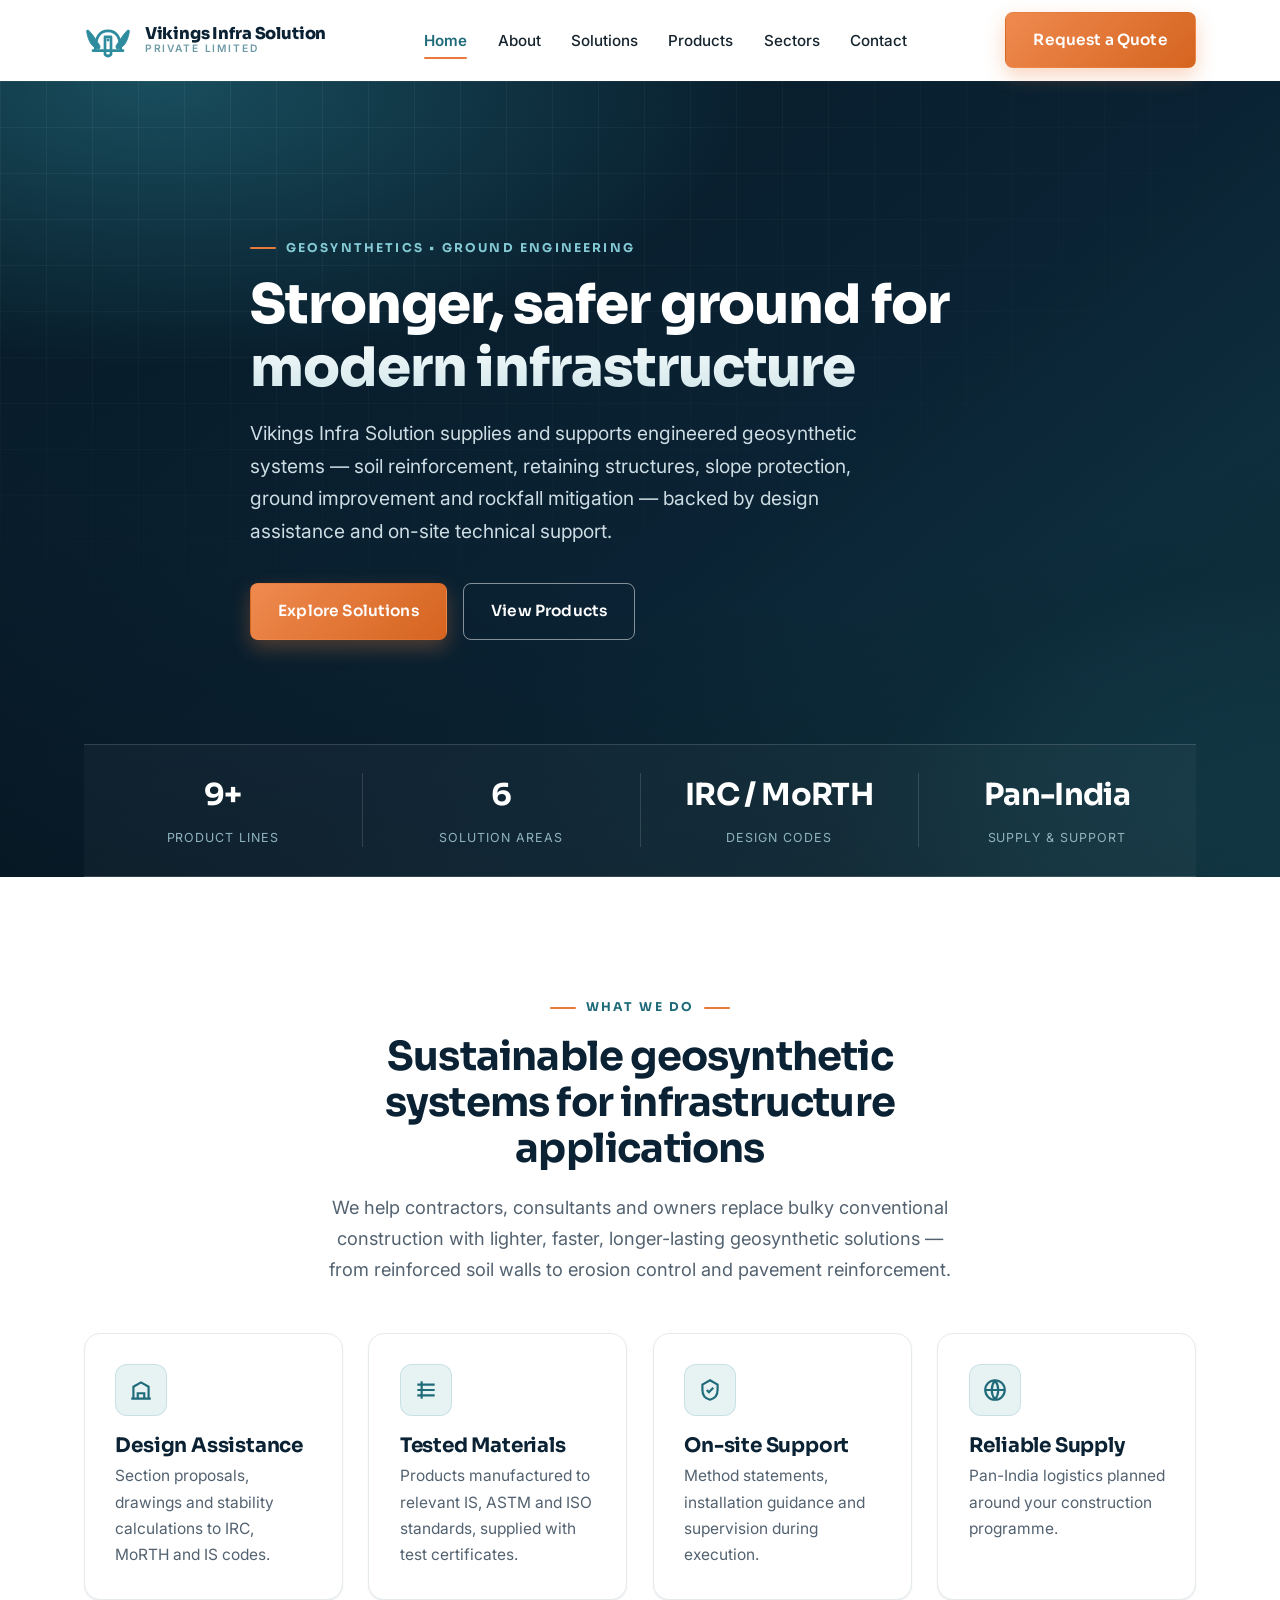
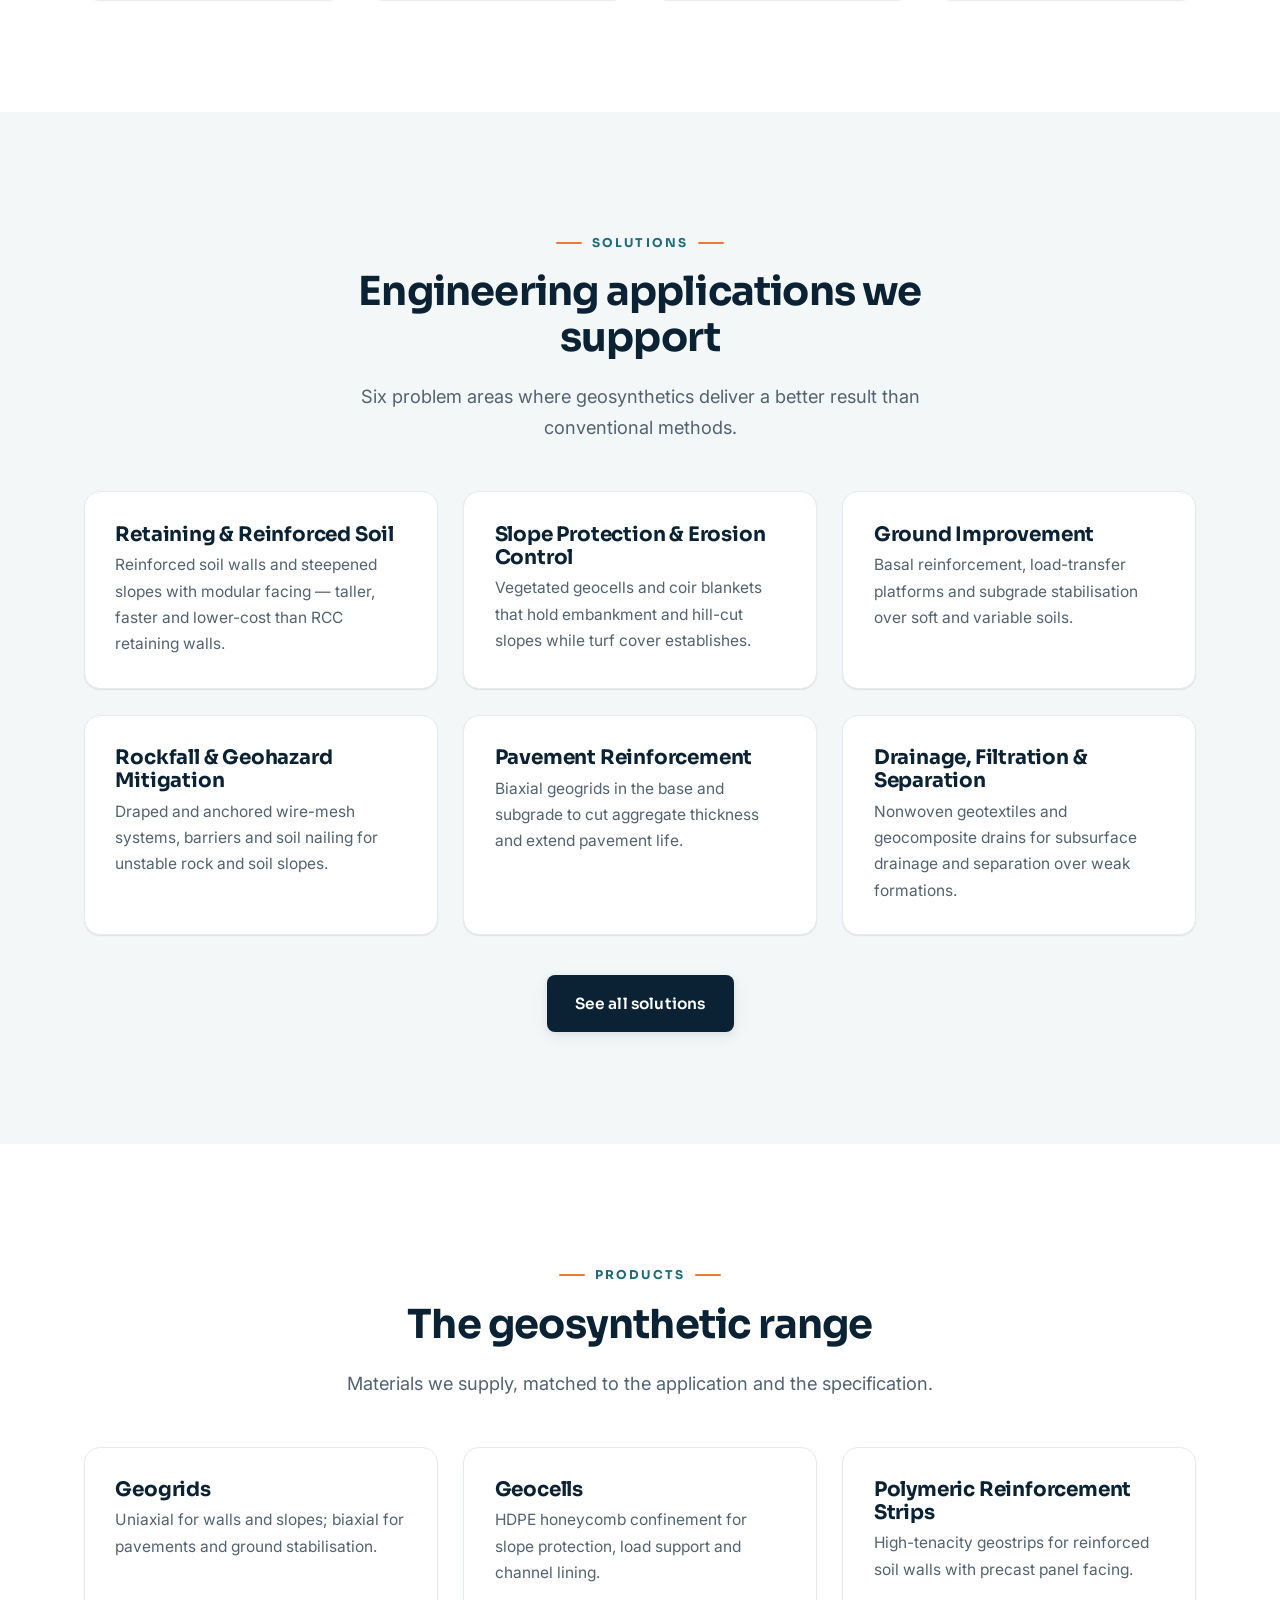
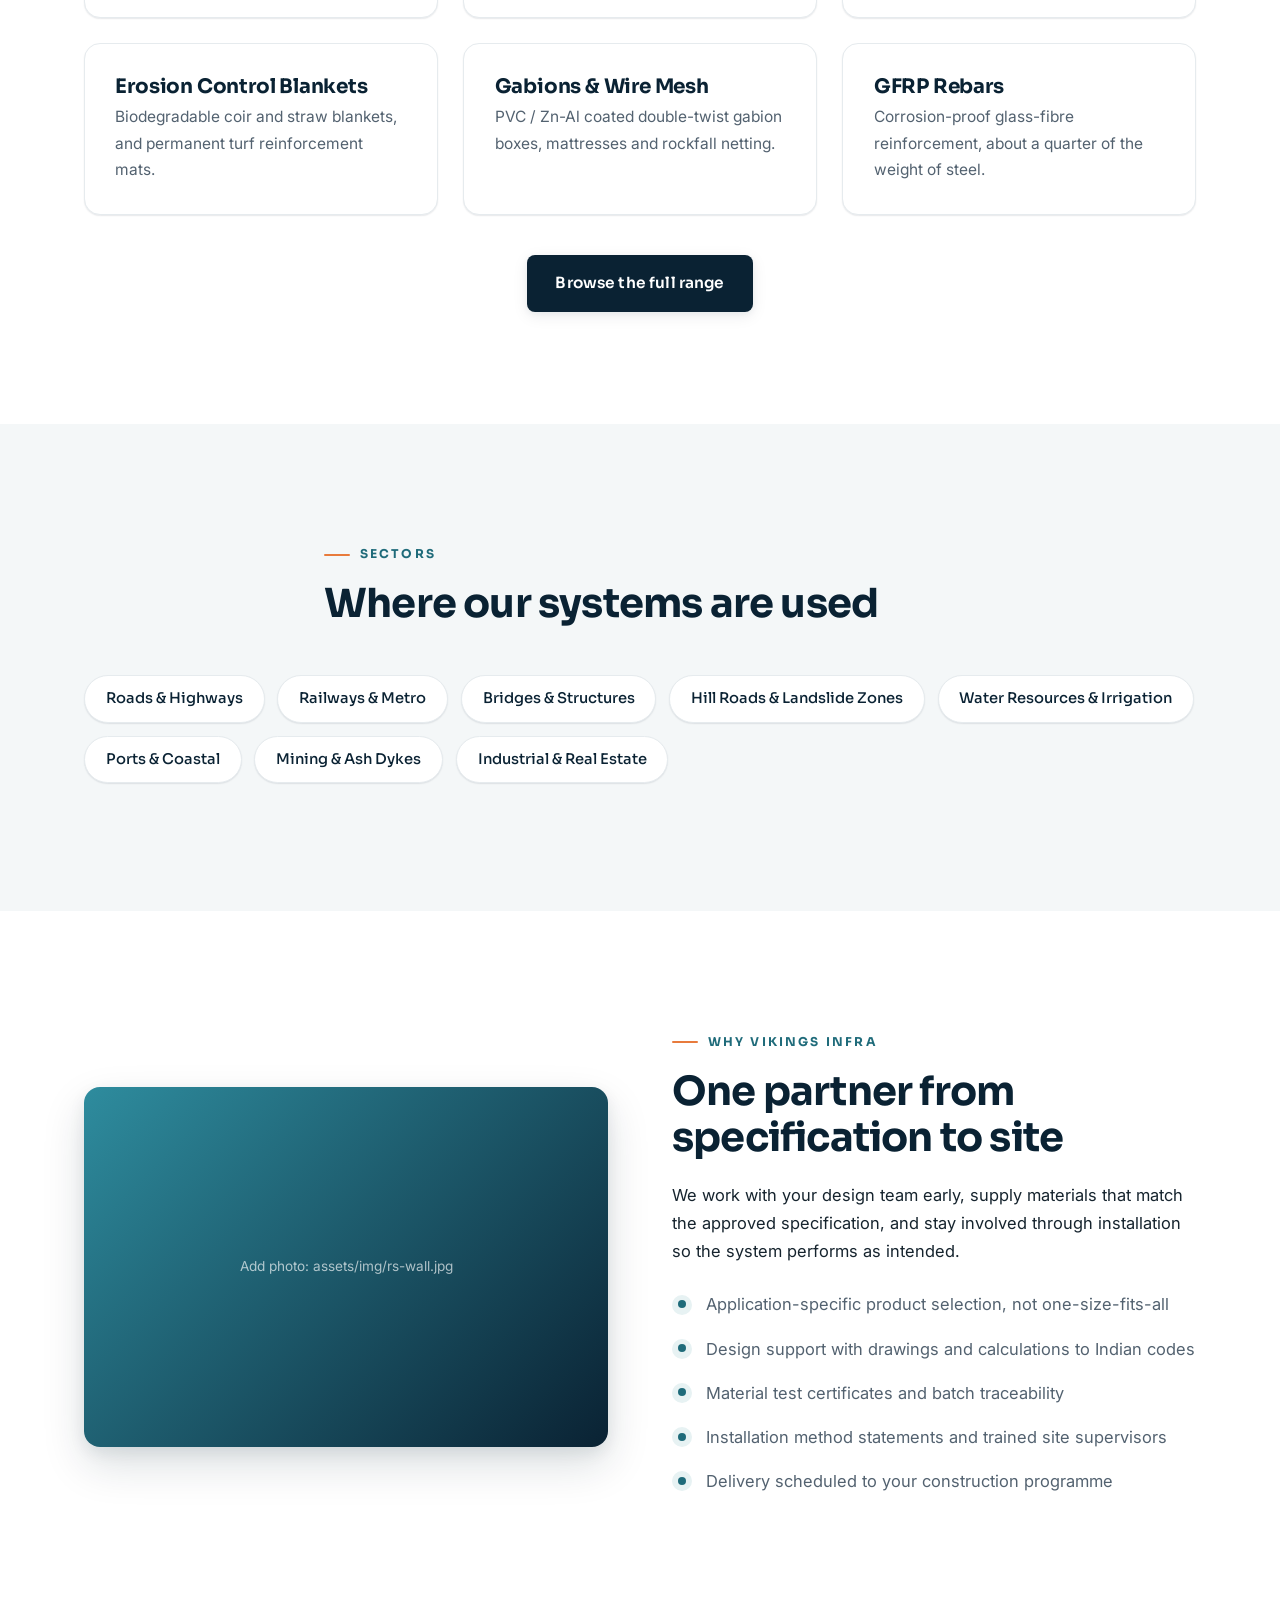
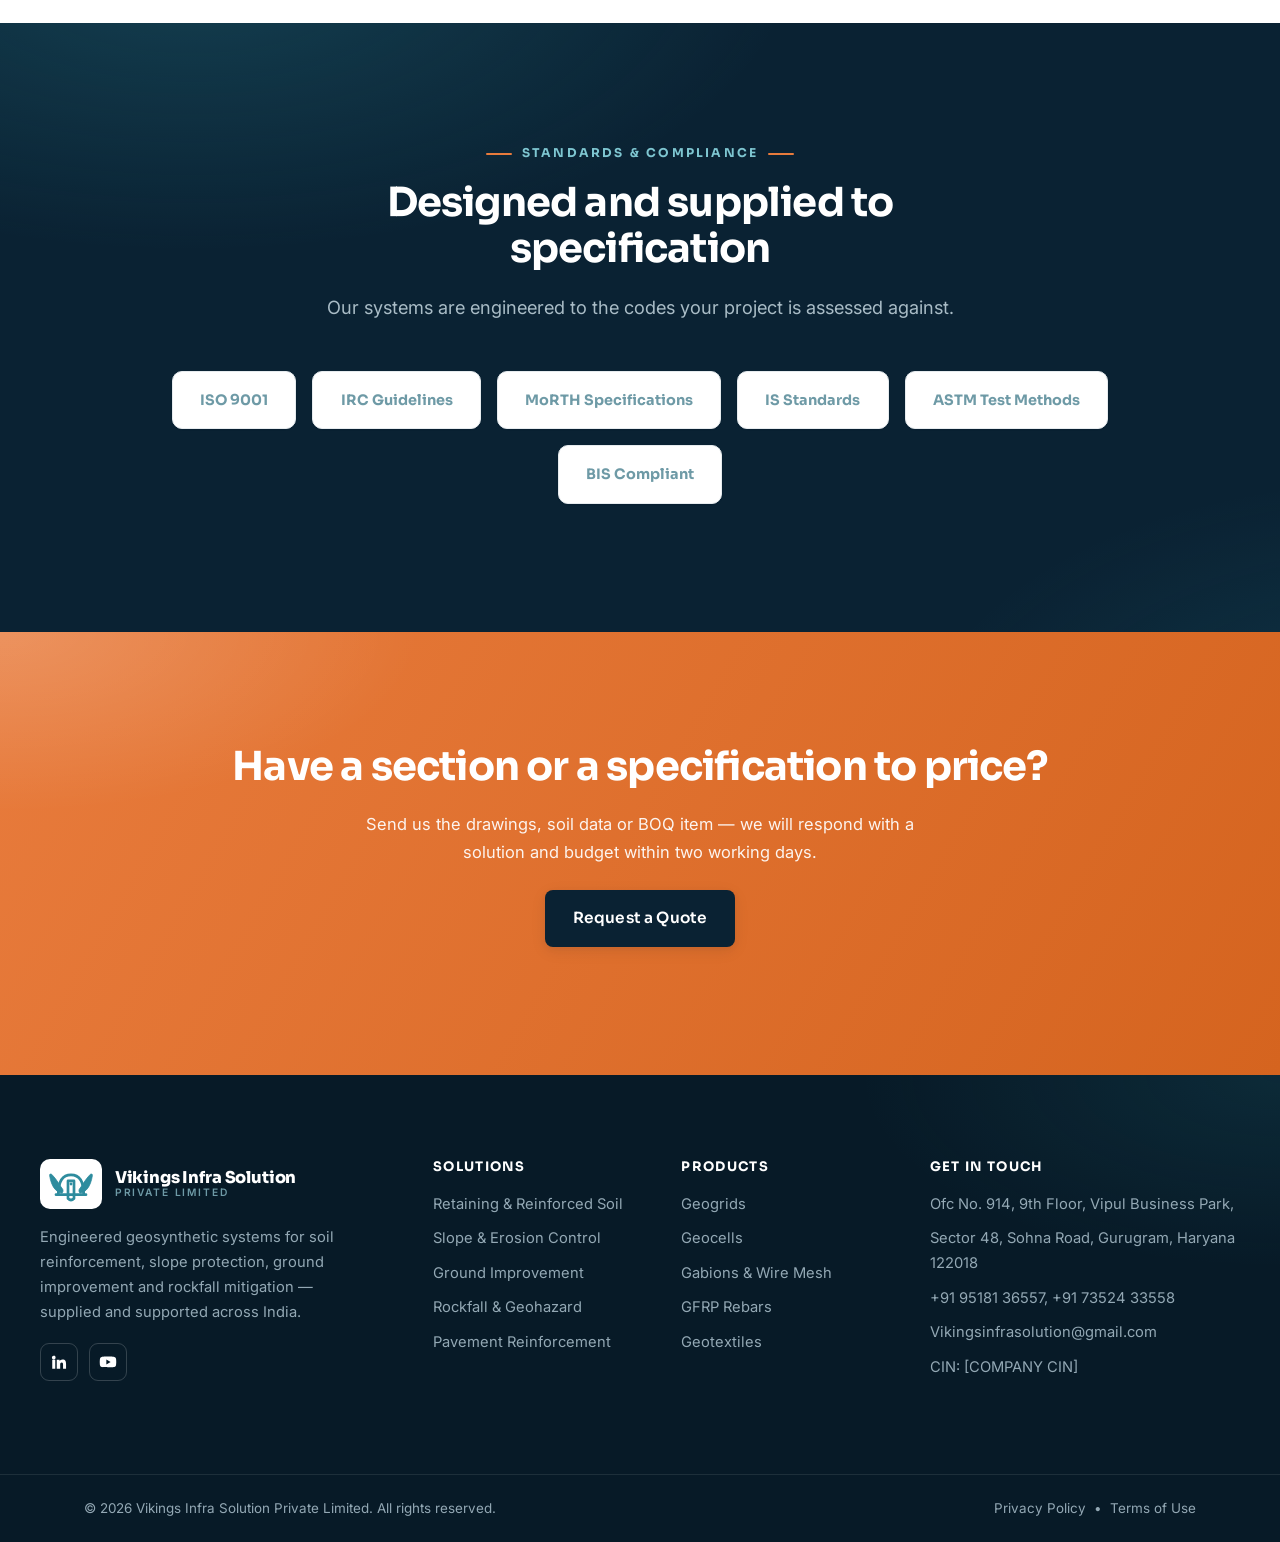
==== index.html @ b8f1aa76 "updated" ====
<!DOCTYPE html>
<html lang="en">
<head>
<meta charset="UTF-8">
<meta name="viewport" content="width=device-width, initial-scale=1">
<title>Vikings Infra Solution Pvt. Ltd. | Geosynthetic &amp; Ground Engineering Solutions</title>
<meta name="description" content="Vikings Infra Solution Private Limited supplies and supports engineered geosynthetic systems — soil reinforcement, retaining walls, slope protection, ground improvement and rockfall mitigation — for infrastructure projects across India.">
<link rel="icon" href="assets/img/logo.svg">
<link rel="stylesheet" href="assets/css/style.css">
</head>
<body>

<!-- ============ HEADER ============ -->
<header class="site-header">
  <div class="container nav">
    <a class="brand" href="index.html" aria-label="Vikings Infra Solution home">
      <img class="brand__logo" src="assets/img/logo.svg" alt="Vikings Infra Solution" width="48" height="40">
      <span class="brand__text">
        <span class="brand__name">Vikings Infra Solution</span>
        <span class="brand__tag">Private Limited</span>
      </span>
    </a>
    <button class="nav__toggle" aria-label="Menu" aria-expanded="false" aria-controls="primary-nav">
      <span></span><span></span><span></span>
    </button>
    <ul class="nav__links" id="primary-nav">
      <li><a href="index.html" aria-current="page">Home</a></li>
      <li><a href="about.html">About</a></li>
      <li><a href="solutions.html">Solutions</a></li>
      <li><a href="products.html">Products</a></li>
      <li><a href="sectors.html">Sectors</a></li>
      <li><a href="contact.html">Contact</a></li>
    </ul>
    <a class="btn btn--primary nav__cta" href="contact.html">Request a Quote</a>
  </div>
</header>

<!-- ============ HERO ============ -->
<section class="hero">
  <div class="container hero__inner">
    <span class="eyebrow">Geosynthetics &bull; Ground Engineering</span>
    <h1>Stronger, safer ground for modern infrastructure</h1>
    <p>Vikings Infra Solution supplies and supports engineered geosynthetic systems — soil reinforcement, retaining structures, slope protection, ground improvement and rockfall mitigation — backed by design assistance and on-site technical support.</p>
    <div class="hero__actions">
      <a class="btn btn--primary" href="solutions.html">Explore Solutions</a>
      <a class="btn btn--ghost" href="products.html">View Products</a>
    </div>
  </div>
  <div class="container">
    <div class="hero__stats">
      <div class="hero__stat"><b>9+</b><span>Product Lines</span></div>
      <div class="hero__stat"><b>6</b><span>Solution Areas</span></div>
      <div class="hero__stat"><b>IRC / MoRTH</b><span>Design Codes</span></div>
      <div class="hero__stat"><b>Pan-India</b><span>Supply &amp; Support</span></div>
    </div>
  </div>
</section>

<!-- ============ VALUE PROP ============ -->
<section class="section">
  <div class="container section-head center">
    <span class="eyebrow">What We Do</span>
    <h2>Sustainable geosynthetic systems for infrastructure applications</h2>
    <p class="lead">We help contractors, consultants and owners replace bulky conventional construction with lighter, faster, longer-lasting geosynthetic solutions — from reinforced soil walls to erosion control and pavement reinforcement.</p>
  </div>

  <div class="container grid grid--4">
    <div class="card">
      <div class="card__icon" aria-hidden="true">
        <svg viewBox="0 0 24 24" fill="none" stroke="currentColor" stroke-width="2"><path d="M3 20h18M5 20V9l7-4 7 4v11M9 20v-5h6v5"/></svg>
      </div>
      <h3>Design Assistance</h3>
      <p>Section proposals, drawings and stability calculations to IRC, MoRTH and IS codes.</p>
    </div>
    <div class="card">
      <div class="card__icon" aria-hidden="true">
        <svg viewBox="0 0 24 24" fill="none" stroke="currentColor" stroke-width="2"><path d="M4 7h16M4 12h16M4 17h16"/><path d="M8 4v16"/></svg>
      </div>
      <h3>Tested Materials</h3>
      <p>Products manufactured to relevant IS, ASTM and ISO standards, supplied with test certificates.</p>
    </div>
    <div class="card">
      <div class="card__icon" aria-hidden="true">
        <svg viewBox="0 0 24 24" fill="none" stroke="currentColor" stroke-width="2"><path d="M9 12l2 2 4-4"/><path d="M12 3l7 4v5c0 5-3 8-7 9-4-1-7-4-7-9V7z"/></svg>
      </div>
      <h3>On-site Support</h3>
      <p>Method statements, installation guidance and supervision during execution.</p>
    </div>
    <div class="card">
      <div class="card__icon" aria-hidden="true">
        <svg viewBox="0 0 24 24" fill="none" stroke="currentColor" stroke-width="2"><circle cx="12" cy="12" r="9"/><path d="M3 12h18M12 3a15 15 0 0 1 0 18M12 3a15 15 0 0 0 0 18"/></svg>
      </div>
      <h3>Reliable Supply</h3>
      <p>Pan-India logistics planned around your construction programme.</p>
    </div>
  </div>
</section>

<!-- ============ SOLUTIONS ============ -->
<section class="section section--alt">
  <div class="container section-head center">
    <span class="eyebrow">Solutions</span>
    <h2>Engineering applications we support</h2>
    <p class="lead">Six problem areas where geosynthetics deliver a better result than conventional methods.</p>
  </div>

  <div class="container grid grid--3">
    <article class="card card--service"><h3>Retaining &amp; Reinforced Soil</h3><p>Reinforced soil walls and steepened slopes with modular facing — taller, faster and lower-cost than RCC retaining walls.</p></article>
    <article class="card card--service"><h3>Slope Protection &amp; Erosion Control</h3><p>Vegetated geocells and coir blankets that hold embankment and hill-cut slopes while turf cover establishes.</p></article>
    <article class="card card--service"><h3>Ground Improvement</h3><p>Basal reinforcement, load-transfer platforms and subgrade stabilisation over soft and variable soils.</p></article>
    <article class="card card--service"><h3>Rockfall &amp; Geohazard Mitigation</h3><p>Draped and anchored wire-mesh systems, barriers and soil nailing for unstable rock and soil slopes.</p></article>
    <article class="card card--service"><h3>Pavement Reinforcement</h3><p>Biaxial geogrids in the base and subgrade to cut aggregate thickness and extend pavement life.</p></article>
    <article class="card card--service"><h3>Drainage, Filtration &amp; Separation</h3><p>Nonwoven geotextiles and geocomposite drains for subsurface drainage and separation over weak formations.</p></article>
  </div>

  <div class="container text-center" style="margin-top:2.5rem;">
    <a class="btn btn--dark" href="solutions.html">See all solutions</a>
  </div>
</section>

<!-- ============ PRODUCTS ============ -->
<section class="section">
  <div class="container section-head center">
    <span class="eyebrow">Products</span>
    <h2>The geosynthetic range</h2>
    <p class="lead">Materials we supply, matched to the application and the specification.</p>
  </div>

  <div class="container grid grid--3">
    <article class="card"><h3>Geogrids</h3><p>Uniaxial for walls and slopes; biaxial for pavements and ground stabilisation.</p></article>
    <article class="card"><h3>Geocells</h3><p>HDPE honeycomb confinement for slope protection, load support and channel lining.</p></article>
    <article class="card"><h3>Polymeric Reinforcement Strips</h3><p>High-tenacity geostrips for reinforced soil walls with precast panel facing.</p></article>
    <article class="card"><h3>Erosion Control Blankets</h3><p>Biodegradable coir and straw blankets, and permanent turf reinforcement mats.</p></article>
    <article class="card"><h3>Gabions &amp; Wire Mesh</h3><p>PVC / Zn-Al coated double-twist gabion boxes, mattresses and rockfall netting.</p></article>
    <article class="card"><h3>GFRP Rebars</h3><p>Corrosion-proof glass-fibre reinforcement, about a quarter of the weight of steel.</p></article>
  </div>

  <div class="container text-center" style="margin-top:2.5rem;">
    <a class="btn btn--dark" href="products.html">Browse the full range</a>
  </div>
</section>

<!-- ============ SECTORS ============ -->
<section class="section section--alt">
  <div class="container section-head">
    <span class="eyebrow">Sectors</span>
    <h2>Where our systems are used</h2>
  </div>
  <div class="container">
    <ul class="sectors">
      <li>Roads &amp; Highways</li>
      <li>Railways &amp; Metro</li>
      <li>Bridges &amp; Structures</li>
      <li>Hill Roads &amp; Landslide Zones</li>
      <li>Water Resources &amp; Irrigation</li>
      <li>Ports &amp; Coastal</li>
      <li>Mining &amp; Ash Dykes</li>
      <li>Industrial &amp; Real Estate</li>
    </ul>
  </div>
</section>

<!-- ============ CAPABILITIES (split) ============ -->
<section class="section">
  <div class="container split">
    <div class="split__media">
      <img src="assets/img/rs-wall.jpg" alt="" onerror="this.style.display='none';this.parentNode.textContent='Add photo: assets/img/rs-wall.jpg';">
    </div>
    <div>
      <span class="eyebrow">Why Vikings Infra</span>
      <h2>One partner from specification to site</h2>
      <p>We work with your design team early, supply materials that match the approved specification, and stay involved through installation so the system performs as intended.</p>
      <ul class="checklist">
        <li>Application-specific product selection, not one-size-fits-all</li>
        <li>Design support with drawings and calculations to Indian codes</li>
        <li>Material test certificates and batch traceability</li>
        <li>Installation method statements and trained site supervisors</li>
        <li>Delivery scheduled to your construction programme</li>
      </ul>
    </div>
  </div>
</section>

<!-- ============ STANDARDS ============ -->
<section class="section section--dark">
  <div class="container section-head center">
    <span class="eyebrow">Standards &amp; Compliance</span>
    <h2>Designed and supplied to specification</h2>
    <p class="lead" style="color:#a9bcc6;">Our systems are engineered to the codes your project is assessed against.</p>
  </div>
  <div class="container">
    <ul class="logos">
      <li>ISO 9001</li>
      <li>IRC Guidelines</li>
      <li>MoRTH Specifications</li>
      <li>IS Standards</li>
      <li>ASTM Test Methods</li>
      <li>BIS Compliant</li>
    </ul>
  </div>
</section>

<!-- ============ CTA ============ -->
<section class="section cta-band">
  <div class="container">
    <h2>Have a section or a specification to price?</h2>
    <p>Send us the drawings, soil data or BOQ item — we will respond with a solution and budget within two working days.</p>
    <p style="margin-top:1.5rem;"><a class="btn btn--dark" href="contact.html">Request a Quote</a></p>
  </div>
</section>

<!-- ============ FOOTER ============ -->
<footer class="site-footer">
  <div class="container footer-top">
    <div class="footer-grid">
      <div class="footer-brand">
        <a class="brand" href="index.html">
          <img class="brand__logo" src="assets/img/logo.svg" alt="Vikings Infra Solution" width="48" height="40">
          <span class="brand__text">
            <span class="brand__name">Vikings Infra Solution</span>
            <span class="brand__tag">Private Limited</span>
          </span>
        </a>
        <p>Engineered geosynthetic systems for soil reinforcement, slope protection, ground improvement and rockfall mitigation — supplied and supported across India.</p>
        <div class="social">
          <a href="#" aria-label="LinkedIn"><svg viewBox="0 0 24 24"><path d="M4.98 3.5A2.5 2.5 0 1 1 5 8.5a2.5 2.5 0 0 1 0-5zM3 9h4v12H3zM9 9h3.8v1.7h.05c.53-1 1.83-2.05 3.77-2.05 4.03 0 4.78 2.65 4.78 6.1V21h-4v-5.3c0-1.27-.02-2.9-1.77-2.9-1.77 0-2.04 1.38-2.04 2.8V21H9z"/></svg></a>
          <a href="#" aria-label="YouTube"><svg viewBox="0 0 24 24"><path d="M23 12s0-3.2-.4-4.7a3 3 0 0 0-2.1-2.1C18.9 4.8 12 4.8 12 4.8s-6.9 0-8.5.4A3 3 0 0 0 1.4 7.3C1 8.8 1 12 1 12s0 3.2.4 4.7a3 3 0 0 0 2.1 2.1c1.6.4 8.5.4 8.5.4s6.9 0 8.5-.4a3 3 0 0 0 2.1-2.1C23 15.2 23 12 23 12zM9.8 15.3V8.7l5.7 3.3z"/></svg></a>
        </div>
      </div>
      <div>
        <h4>Solutions</h4>
        <ul>
          <li><a href="solutions.html#retaining">Retaining &amp; Reinforced Soil</a></li>
          <li><a href="solutions.html#slope">Slope &amp; Erosion Control</a></li>
          <li><a href="solutions.html#ground">Ground Improvement</a></li>
          <li><a href="solutions.html#geohazard">Rockfall &amp; Geohazard</a></li>
          <li><a href="solutions.html#pavement">Pavement Reinforcement</a></li>
        </ul>
      </div>
      <div>
        <h4>Products</h4>
        <ul>
          <li><a href="products.html#geogrid">Geogrids</a></li>
          <li><a href="products.html#geocell">Geocells</a></li>
          <li><a href="products.html#gabion">Gabions &amp; Wire Mesh</a></li>
          <li><a href="products.html#gfrp">GFRP Rebars</a></li>
          <li><a href="products.html#geotextile">Geotextiles</a></li>
        </ul>
      </div>
      <div>
        <h4>Get in Touch</h4>
        <ul>
          <li>Ofc No. 914, 9th Floor, Vipul Business Park,</li>
          <li>Sector 48, Sohna Road, Gurugram, Haryana 122018</li>
          <li><a href="tel:+919518136557">+91 95181 36557</a>, <a href="tel:+917352433558">+91 73524 33558</a></li>
          <li><a href="mailto:Vikingsinfrasolution@gmail.com">Vikingsinfrasolution@gmail.com</a></li>
          <li>CIN: [COMPANY CIN]</li>
        </ul>
      </div>
    </div>
  </div>
  <div class="footer-bottom">
    <div class="container" style="display:flex;flex-wrap:wrap;gap:1rem;justify-content:space-between;width:100%;">
      <span>&copy; <span data-year>2026</span> Vikings Infra Solution Private Limited. All rights reserved.</span>
      <span><a href="#">Privacy Policy</a> &nbsp;&bull;&nbsp; <a href="#">Terms of Use</a></span>
    </div>
  </div>
</footer>

<script src="assets/js/main.js"></script>
</body>
</html>
---- assets/css/style.css ----
/* ==========================================================================
   Vikings Infra Solution Pvt. Ltd. — site styles
   Brand colours live in :root below. Everything else cascades from here.
   ========================================================================== */

@import url('https://fonts.googleapis.com/css2?family=Inter:wght@400;500;600;700&family=Sora:wght@500;600;700;800&display=swap');

:root {
  /* ---- Brand palette (SWAP THESE for your brand colours) ---- */
  --brand-navy:      #0A2233;   /* primary dark   */
  --brand-navy-deep: #071a27;   /* deepest shade  */
  --brand-blue:      #2E8C9E;   /* primary teal — matches the logo */
  --brand-blue-dark: #1F6B7A;   /* teal, pressed  */
  --brand-blue-soft: #E7F2F3;   /* teal tint bg   */
  --brand-steel:     #6E9AA6;   /* muted accent   */
  --brand-accent:      #E87B3C; /* call-to-action highlight */
  --brand-accent-dark: #d5641f;

  /* ---- Neutrals ---- */
  --ink:      #16242e;
  --ink-soft: #536270;
  --line:     #e6ebee;
  --line-soft:#eef2f4;
  --bg:       #ffffff;
  --bg-alt:   #f4f7f8;
  --bg-dark:  #0A2233;

  /* ---- Type ---- */
  --font-sans: "Inter", "Segoe UI", Roboto, "Helvetica Neue", Arial, system-ui, sans-serif;
  --font-head: "Sora", "Inter", "Segoe UI", Roboto, Arial, sans-serif;

  /* ---- Layout ---- */
  --maxw: 1200px;
  --gutter: clamp(18px, 4vw, 44px);
  --radius: 10px;
  --radius-lg: 16px;

  /* ---- Elevation (layered, navy-tinted) ---- */
  --shadow-sm: 0 1px 2px rgba(10,34,51,.06), 0 1px 1px rgba(10,34,51,.04);
  --shadow:    0 4px 16px rgba(10,34,51,.08), 0 2px 6px rgba(10,34,51,.05);
  --shadow-lg: 0 18px 44px rgba(10,34,51,.14), 0 6px 16px rgba(10,34,51,.08);
  --shadow-xl: 0 32px 70px rgba(10,34,51,.18);

  --transition: .22s cubic-bezier(.4, 0, .2, 1);
}

/* ---------- Reset-ish ---------- */
*, *::before, *::after { box-sizing: border-box; }
html { scroll-behavior: smooth; -webkit-text-size-adjust: 100%; }
body {
  margin: 0;
  font-family: var(--font-sans);
  color: var(--ink);
  background: var(--bg);
  line-height: 1.7;
  font-size: 16.5px;
  -webkit-font-smoothing: antialiased;
  -moz-osx-font-smoothing: grayscale;
  text-rendering: optimizeLegibility;
}
img { max-width: 100%; display: block; }
a { color: var(--brand-blue-dark); text-decoration: none; transition: color var(--transition); }
a:hover { color: var(--brand-accent); }
h1, h2, h3, h4 {
  font-family: var(--font-head);
  line-height: 1.15;
  color: var(--brand-navy);
  margin: 0 0 .5em;
  font-weight: 700;
  letter-spacing: -0.02em;
}
h1 { font-size: clamp(2.2rem, 5vw, 3.4rem); font-weight: 800; }
h2 { font-size: clamp(1.7rem, 3.4vw, 2.5rem); }
h3 { font-size: 1.25rem; letter-spacing: -0.01em; }
p { margin: 0 0 1rem; }
ul { margin: 0 0 1rem; padding-left: 1.2rem; }
::selection { background: var(--brand-blue); color: #fff; }

/* ---------- Utilities ---------- */
.container { max-width: var(--maxw); margin-inline: auto; padding-inline: var(--gutter); }
.section { padding: clamp(56px, 9vw, 112px) 0; }
.section--alt { background: var(--bg-alt); }
.section--dark {
  background:
    radial-gradient(1000px 480px at 15% -10%, rgba(46,140,158,.28), transparent 60%),
    radial-gradient(900px 500px at 110% 120%, rgba(46,140,158,.18), transparent 55%),
    var(--bg-dark);
  color: #c7d4dc;
}
.section--dark h2, .section--dark h3 { color: #fff; }
.section-head { max-width: 720px; margin-bottom: 3rem; }
.section-head.center { margin-inline: auto; text-align: center; }
.eyebrow {
  display: inline-flex;
  align-items: center;
  gap: .6rem;
  font-family: var(--font-head);
  font-size: .76rem;
  letter-spacing: .18em;
  text-transform: uppercase;
  font-weight: 700;
  color: var(--brand-blue-dark);
  margin-bottom: 1rem;
}
.eyebrow::before {
  content: "";
  width: 26px;
  height: 2px;
  background: var(--brand-accent);
  border-radius: 2px;
}
.section-head.center .eyebrow::after {
  content: "";
  width: 26px;
  height: 2px;
  background: var(--brand-accent);
  border-radius: 2px;
}
.section--dark .eyebrow { color: #7ec6d1; }
.lead { font-size: 1.14rem; color: var(--ink-soft); }
.section--dark .lead { color: #a9bcc6; }
.text-center { text-align: center; }

/* ---------- Buttons ---------- */
.btn {
  display: inline-flex;
  align-items: center;
  gap: .55rem;
  padding: .9rem 1.7rem;
  border-radius: 8px;
  font-family: var(--font-head);
  font-weight: 600;
  font-size: .96rem;
  letter-spacing: .01em;
  cursor: pointer;
  border: 1.5px solid transparent;
  transition: transform var(--transition), box-shadow var(--transition), background var(--transition), color var(--transition);
  white-space: nowrap;
}
.btn:active { transform: translateY(1px); }
.btn--primary {
  background: linear-gradient(135deg, #ef8a4f, var(--brand-accent-dark));
  color: #fff;
  box-shadow: 0 8px 20px rgba(232,123,60,.32);
}
.btn--primary:hover { color: #fff; transform: translateY(-2px); box-shadow: 0 14px 30px rgba(232,123,60,.42); }
.btn--ghost { border-color: rgba(255,255,255,.5); color: inherit; background: transparent; }
.btn--ghost:hover { background: rgba(255,255,255,.12); color: inherit; transform: translateY(-2px); }
.btn--dark {
  background: var(--brand-navy);
  color: #fff;
  box-shadow: var(--shadow);
}
.btn--dark:hover { background: var(--brand-blue-dark); color: #fff; transform: translateY(-2px); box-shadow: var(--shadow-lg); }

/* ---------- Header / Nav ---------- */
.site-header {
  position: sticky;
  top: 0;
  z-index: 100;
  background: rgba(255,255,255,.85);
  backdrop-filter: saturate(180%) blur(12px);
  -webkit-backdrop-filter: saturate(180%) blur(12px);
  border-bottom: 1px solid transparent;
  transition: box-shadow var(--transition), border-color var(--transition), background var(--transition);
}
.site-header.is-scrolled {
  border-bottom-color: var(--line);
  box-shadow: 0 6px 24px rgba(10,34,51,.07);
  background: rgba(255,255,255,.94);
}
.nav {
  display: flex;
  align-items: center;
  justify-content: space-between;
  gap: 1.5rem;
  min-height: 80px;
}
.brand { display: flex; align-items: center; gap: .8rem; flex-shrink: 0; }
.brand__mark {
  width: 40px; height: 40px;
  background: var(--brand-navy);
  color: #fff;
  display: grid; place-items: center;
  border-radius: var(--radius);
  font-weight: 800;
  font-size: 1.2rem;
  letter-spacing: -1px;
}
.brand__logo { width: 48px; height: 40px; object-fit: contain; display: block; flex-shrink: 0; }
.site-footer .brand__logo { background: #fff; border-radius: var(--radius); padding: 5px 7px; box-sizing: content-box; }
.brand__text { display: flex; flex-direction: column; line-height: 1.15; }
.brand__name { font-family: var(--font-head); font-weight: 800; color: var(--brand-navy); font-size: 1.02rem; letter-spacing: -0.01em; }
.brand__tag { font-size: .64rem; letter-spacing: .18em; text-transform: uppercase; color: var(--brand-steel); font-weight: 600; }

.nav__links {
  display: flex;
  align-items: center;
  gap: 1.9rem;
  list-style: none;
  margin: 0; padding: 0;
}
.nav__links a {
  color: var(--ink);
  font-weight: 500;
  font-size: .95rem;
  padding: .4rem 0;
  position: relative;
}
.nav__links a::after {
  content: "";
  position: absolute;
  left: 0; right: 100%; bottom: -3px;
  height: 2px;
  background: var(--brand-accent);
  border-radius: 2px;
  transition: right var(--transition);
}
.nav__links a:hover { color: var(--brand-blue-dark); }
.nav__links a:hover::after { right: 0; }
.nav__links a[aria-current="page"] { color: var(--brand-blue-dark); font-weight: 600; }
.nav__links a[aria-current="page"]::after { right: 0; }
.nav__cta { flex-shrink: 0; }

.nav__toggle {
  display: none;
  background: none;
  border: 0;
  cursor: pointer;
  padding: 8px;
}
.nav__toggle span {
  display: block;
  width: 24px; height: 2px;
  background: var(--brand-navy);
  margin: 5px 0;
  border-radius: 2px;
  transition: transform var(--transition), opacity var(--transition);
}

@media (max-width: 940px) {
  .nav__toggle { display: block; }
  .nav__links {
    position: fixed;
    inset: 80px 0 auto 0;
    flex-direction: column;
    align-items: flex-start;
    gap: 0;
    background: #fff;
    border-bottom: 1px solid var(--line);
    box-shadow: var(--shadow-lg);
    padding: .5rem var(--gutter) 1.2rem;
    transform: translateY(-130%);
    transition: transform .3s cubic-bezier(.4,0,.2,1);
  }
  .nav__links.is-open { transform: translateY(0); }
  .nav__links li { width: 100%; }
  .nav__links a { display: block; padding: 1rem 0; border-bottom: 1px solid var(--line-soft); width: 100%; }
  .nav__links a::after { display: none; }
  .nav__cta { display: none; }
}

/* ---------- Hero ---------- */
.hero {
  position: relative;
  color: #fff;
  background:
    radial-gradient(1100px 520px at 12% 0%, rgba(46,140,158,.45), transparent 55%),
    radial-gradient(900px 600px at 100% 100%, rgba(46,140,158,.30), transparent 50%),
    linear-gradient(140deg, var(--brand-navy-deep) 0%, var(--brand-navy) 55%, #123a48 100%);
  overflow: hidden;
}
.hero::before {
  /* blueprint grid */
  content: "";
  position: absolute; inset: 0;
  background-image:
    linear-gradient(rgba(255,255,255,.055) 1px, transparent 1px),
    linear-gradient(90deg, rgba(255,255,255,.055) 1px, transparent 1px);
  background-size: 46px 46px;
  mask-image: radial-gradient(120% 100% at 20% 0%, #000 0%, transparent 75%);
  -webkit-mask-image: radial-gradient(120% 100% at 20% 0%, #000 0%, transparent 75%);
  pointer-events: none;
}
.hero::after {
  /* soft grain / vignette */
  content: "";
  position: absolute; inset: 0;
  background: radial-gradient(120% 120% at 50% 0%, transparent 55%, rgba(4,14,20,.5) 100%);
  pointer-events: none;
}
.hero__inner {
  position: relative;
  z-index: 1;
  max-width: 780px;
  padding: clamp(72px, 13vw, 148px) 0 clamp(56px, 9vw, 104px);
}
.hero .eyebrow { color: #83cad4; }
.hero .eyebrow::before { background: var(--brand-accent); }
.hero h1 {
  color: #fff;
  margin-bottom: 1.1rem;
  background: linear-gradient(180deg, #ffffff 40%, #cfe6ea 100%);
  -webkit-background-clip: text;
  background-clip: text;
  -webkit-text-fill-color: transparent;
}
.hero p { font-size: 1.2rem; color: #cddde3; margin-bottom: 2.2rem; max-width: 620px; }
.hero__actions { display: flex; flex-wrap: wrap; gap: 1rem; }

.hero__stats {
  position: relative;
  z-index: 1;
  display: grid;
  grid-template-columns: repeat(4, 1fr);
  border-top: 1px solid rgba(255,255,255,.14);
  border-bottom: 1px solid rgba(255,255,255,.14);
  background: rgba(255,255,255,.03);
}
.hero__stat { padding: 1.6rem var(--gutter); text-align: center; position: relative; }
.hero__stat + .hero__stat::before {
  content: "";
  position: absolute; left: 0; top: 22%; bottom: 22%;
  width: 1px; background: rgba(255,255,255,.14);
}
.hero__stat b {
  display: block;
  font-family: var(--font-head);
  font-size: 1.9rem;
  font-weight: 700;
  color: #fff;
  letter-spacing: -0.02em;
}
.hero__stat span { font-size: .78rem; letter-spacing: .08em; text-transform: uppercase; color: #8fb4bd; }
@media (max-width: 720px) {
  .hero__stats { grid-template-columns: repeat(2, 1fr); }
  .hero__stat:nth-child(3)::before, .hero__stat:nth-child(2)::before { display: none; }
  .hero__stat { border-top: 1px solid rgba(255,255,255,.1); }
  .hero__stat:nth-child(-n+2) { border-top: 0; }
}

/* ---------- Card grids ---------- */
.grid { display: grid; gap: 1.6rem; }
.grid--3 { grid-template-columns: repeat(3, 1fr); }
.grid--4 { grid-template-columns: repeat(4, 1fr); }
.grid--2 { grid-template-columns: repeat(2, 1fr); }
@media (max-width: 960px) { .grid--3, .grid--4 { grid-template-columns: repeat(2, 1fr); } }
@media (max-width: 620px) { .grid--2, .grid--3, .grid--4 { grid-template-columns: 1fr; } }

.card {
  background: #fff;
  border: 1px solid var(--line);
  border-radius: var(--radius-lg);
  padding: 1.9rem;
  box-shadow: var(--shadow-sm);
  transition: transform var(--transition), box-shadow var(--transition), border-color var(--transition);
}
.card:hover {
  transform: translateY(-6px);
  box-shadow: var(--shadow-lg);
  border-color: rgba(46,140,158,.35);
}
.card__icon {
  width: 52px; height: 52px;
  display: grid; place-items: center;
  background: var(--brand-blue-soft);
  border: 1px solid rgba(46,140,158,.16);
  border-radius: 12px;
  color: var(--brand-blue-dark);
  margin-bottom: 1.1rem;
}
.card__icon svg { width: 26px; height: 26px; }
.card h3 { margin-bottom: .4rem; }
.card p { margin: 0; color: var(--ink-soft); font-size: .97rem; }

/* Service card with side accent */
.card--service { position: relative; overflow: hidden; }
.card--service::before {
  content: "";
  position: absolute; left: 0; top: 0; bottom: 0;
  width: 3px;
  background: linear-gradient(var(--brand-accent), var(--brand-blue));
  transform: scaleY(0);
  transform-origin: top;
  transition: transform var(--transition);
}
.card--service:hover::before { transform: scaleY(1); }

/* Sector pill list */
.sectors { display: flex; flex-wrap: wrap; gap: .8rem; padding: 0; }
.sectors li {
  list-style: none;
  background: #fff;
  border: 1px solid var(--line);
  border-radius: 999px;
  padding: .65rem 1.3rem;
  font-family: var(--font-head);
  font-weight: 500;
  font-size: .92rem;
  color: var(--brand-navy);
  box-shadow: var(--shadow-sm);
  transition: transform var(--transition), border-color var(--transition), color var(--transition);
}
.sectors li:hover { transform: translateY(-3px); border-color: var(--brand-blue); color: var(--brand-blue-dark); }

/* ---------- Split feature ---------- */
.split {
  display: grid;
  grid-template-columns: 1fr 1fr;
  gap: clamp(2rem, 5vw, 4.5rem);
  align-items: center;
}
.split--reverse .split__media { order: 2; }
@media (max-width: 860px) {
  .split { grid-template-columns: 1fr; }
  .split--reverse .split__media { order: 0; }
}
.split__media {
  position: relative;
  background: linear-gradient(135deg, var(--brand-blue), var(--brand-navy));
  border-radius: var(--radius-lg);
  min-height: 360px;
  display: grid;
  place-items: center;
  color: rgba(255,255,255,.65);
  font-size: .85rem;
  overflow: hidden;
  box-shadow: var(--shadow-lg);
}
.split__media img { width: 100%; height: 100%; object-fit: cover; }
.checklist { list-style: none; padding: 0; margin: 1.6rem 0 0; }
.checklist li {
  position: relative;
  padding-left: 2.1rem;
  margin-bottom: 1rem;
  color: var(--ink-soft);
}
.checklist li::before {
  content: "";
  position: absolute; left: 0; top: .3rem;
  width: 20px; height: 20px;
  background: var(--brand-blue-soft);
  border-radius: 50%;
}
.checklist li::after {
  content: "";
  position: absolute; left: 6px; top: .62rem;
  width: 8px; height: 8px;
  background: var(--brand-blue-dark);
  border-radius: 50%;
}

/* ---------- Stats band ---------- */
.stats {
  display: grid;
  grid-template-columns: repeat(4, 1fr);
  gap: 2rem;
  text-align: center;
}
@media (max-width: 720px) { .stats { grid-template-columns: repeat(2, 1fr); } }
.stats b {
  display: block;
  font-family: var(--font-head);
  font-size: clamp(2.1rem, 4.2vw, 3rem);
  font-weight: 800;
  letter-spacing: -0.03em;
  background: linear-gradient(180deg, #ffffff, #8fd0d9);
  -webkit-background-clip: text;
  background-clip: text;
  -webkit-text-fill-color: transparent;
}
.stats span { color: #9fb6bf; font-size: .88rem; letter-spacing: .06em; text-transform: uppercase; }

/* ---------- Projects ---------- */
.project {
  border: 1px solid var(--line);
  border-radius: var(--radius-lg);
  overflow: hidden;
  background: #fff;
  box-shadow: var(--shadow-sm);
  transition: transform var(--transition), box-shadow var(--transition);
}
.project:hover { transform: translateY(-6px); box-shadow: var(--shadow-lg); }
.project__media {
  aspect-ratio: 16 / 10;
  background: linear-gradient(135deg, var(--brand-steel), var(--brand-navy));
  display: grid; place-items: center;
  color: rgba(255,255,255,.6);
  font-size: .8rem;
  overflow: hidden;
}
.project__media img { width: 100%; height: 100%; object-fit: cover; transition: transform .4s ease; }
.project:hover .project__media img { transform: scale(1.05); }
.project__body { padding: 1.5rem 1.6rem 1.7rem; }
.project__meta { font-family: var(--font-head); font-size: .72rem; text-transform: uppercase; letter-spacing: .12em; color: var(--brand-accent-dark); font-weight: 700; }
.project__body h3 { margin: .4rem 0 .5rem; font-size: 1.12rem; }
.project__body p { margin: 0; font-size: .93rem; color: var(--ink-soft); }

/* ---------- Logos / certifications ---------- */
.logos { display: flex; flex-wrap: wrap; gap: 1rem; justify-content: center; padding: 0; }
.logos li {
  list-style: none;
  border: 1px solid var(--line);
  border-radius: 10px;
  padding: 1rem 1.7rem;
  font-family: var(--font-head);
  font-weight: 700;
  color: var(--brand-steel);
  background: #fff;
  font-size: .9rem;
  box-shadow: var(--shadow-sm);
  transition: color var(--transition), border-color var(--transition);
}
.logos li:hover { color: var(--brand-blue-dark); border-color: var(--brand-blue); }

/* ---------- CTA band ---------- */
.cta-band {
  position: relative;
  background:
    radial-gradient(700px 300px at 0% 0%, rgba(255,255,255,.18), transparent 60%),
    linear-gradient(120deg, var(--brand-accent), var(--brand-accent-dark));
  color: #fff;
  text-align: center;
  overflow: hidden;
}
.cta-band h2 { color: #fff; }
.cta-band p { color: rgba(255,255,255,.92); max-width: 560px; margin-inline: auto; }

/* ---------- Page header (interior pages) ---------- */
.page-head {
  position: relative;
  background:
    radial-gradient(800px 400px at 100% 0%, rgba(46,140,158,.4), transparent 55%),
    linear-gradient(130deg, var(--brand-navy-deep), var(--brand-navy) 70%, #123a48);
  color: #fff;
  padding: clamp(56px, 10vw, 104px) 0;
  overflow: hidden;
}
.page-head::before {
  content: "";
  position: absolute; inset: 0;
  background-image:
    linear-gradient(rgba(255,255,255,.05) 1px, transparent 1px),
    linear-gradient(90deg, rgba(255,255,255,.05) 1px, transparent 1px);
  background-size: 46px 46px;
  mask-image: radial-gradient(100% 100% at 100% 0%, #000, transparent 70%);
  -webkit-mask-image: radial-gradient(100% 100% at 100% 0%, #000, transparent 70%);
}
.page-head > .container { position: relative; }
.page-head h1 { color: #fff; margin-bottom: .5rem; }
.page-head p { color: #cddde3; max-width: 640px; margin: 0; font-size: 1.08rem; }
.breadcrumb { font-size: .82rem; letter-spacing: .04em; color: #83a7b1; margin-bottom: 1.1rem; text-transform: uppercase; }
.breadcrumb a { color: #b9ccd4; }

/* ---------- Contact ---------- */
.contact-grid { display: grid; grid-template-columns: 1.2fr 1fr; gap: 3.5rem; align-items: start; }
@media (max-width: 860px) { .contact-grid { grid-template-columns: 1fr; } }
.field { margin-bottom: 1.3rem; }
.field label { display: block; font-family: var(--font-head); font-weight: 600; font-size: .88rem; margin-bottom: .45rem; color: var(--brand-navy); }
.field input, .field textarea, .field select {
  width: 100%;
  padding: .85rem 1.05rem;
  border: 1px solid var(--line);
  border-radius: 8px;
  font: inherit;
  font-size: .95rem;
  background: #fff;
  transition: border-color var(--transition), box-shadow var(--transition);
}
.field input:focus, .field textarea:focus, .field select:focus {
  outline: none;
  border-color: var(--brand-blue);
  box-shadow: 0 0 0 4px rgba(46,140,158,.15);
}
.contact-info { background: var(--bg-alt); border: 1px solid var(--line); border-radius: var(--radius-lg); padding: 2.2rem; box-shadow: var(--shadow-sm); }
.contact-info dl { margin: 0; }
.contact-info dt { font-family: var(--font-head); font-weight: 700; color: var(--brand-navy); margin-top: 1.3rem; font-size: .78rem; text-transform: uppercase; letter-spacing: .08em; }
.contact-info dt:first-child { margin-top: 0; }
.contact-info dd { margin: .3rem 0 0; color: var(--ink-soft); }

/* ---------- Footer ---------- */
.site-footer {
  background:
    radial-gradient(700px 320px at 100% 0%, rgba(46,140,158,.14), transparent 60%),
    var(--brand-navy-deep);
  color: #93a8b4;
  font-size: .92rem;
}
.footer-top { padding: clamp(48px, 8vw, 84px) 0; }
.footer-grid { display: grid; grid-template-columns: 1.7fr 1fr 1fr 1.5fr; gap: 2.6rem; }
@media (max-width: 860px) { .footer-grid { grid-template-columns: 1fr 1fr; } }
@media (max-width: 520px) { .footer-grid { grid-template-columns: 1fr; } }
.site-footer h4 { color: #fff; font-family: var(--font-head); font-size: .82rem; text-transform: uppercase; letter-spacing: .1em; margin-bottom: 1.1rem; }
.site-footer ul { list-style: none; padding: 0; margin: 0; }
.site-footer li { margin-bottom: .6rem; }
.site-footer a { color: #93a8b4; }
.site-footer a:hover { color: #fff; }
.footer-brand .brand__name { color: #fff; }
.footer-brand .brand__tag { color: var(--brand-steel); }
.footer-brand p { margin-top: 1rem; max-width: 34ch; line-height: 1.7; }
.footer-bottom {
  border-top: 1px solid rgba(255,255,255,.09);
  padding: 1.4rem 0;
  font-size: .84rem;
}
.social { display: flex; gap: .7rem; margin-top: 1.1rem; }
.social a {
  width: 38px; height: 38px;
  border: 1px solid rgba(255,255,255,.18);
  border-radius: 9px;
  display: grid; place-items: center;
  transition: background var(--transition), border-color var(--transition), transform var(--transition);
}
.social a:hover { background: var(--brand-blue); border-color: var(--brand-blue); transform: translateY(-2px); }
.social svg { width: 18px; height: 18px; fill: currentColor; color: #fff; }

/* ---------- Misc ---------- */
.placeholder-note {
  background: #fff6ec;
  border: 1px dashed var(--brand-accent);
  color: #8a4e1c;
  padding: .55rem .95rem;
  border-radius: 8px;
  font-size: .82rem;
  display: inline-block;
}

/* ---------- Scroll reveal (progressive enhancement, added by JS) ---------- */
.reveal { opacity: 0; transform: translateY(22px); transition: opacity .6s ease, transform .6s cubic-bezier(.4,0,.2,1); }
.reveal.is-visible { opacity: 1; transform: none; }
@media (prefers-reduced-motion: reduce) {
  .reveal { opacity: 1; transform: none; transition: none; }
  html { scroll-behavior: auto; }
}

/* ---------- Custom scrollbar (webkit) ---------- */
@media (min-width: 941px) {
  ::-webkit-scrollbar { width: 12px; }
  ::-webkit-scrollbar-track { background: var(--bg-alt); }
  ::-webkit-scrollbar-thumb { background: #c4d2d7; border-radius: 8px; border: 3px solid var(--bg-alt); }
  ::-webkit-scrollbar-thumb:hover { background: var(--brand-steel); }
}
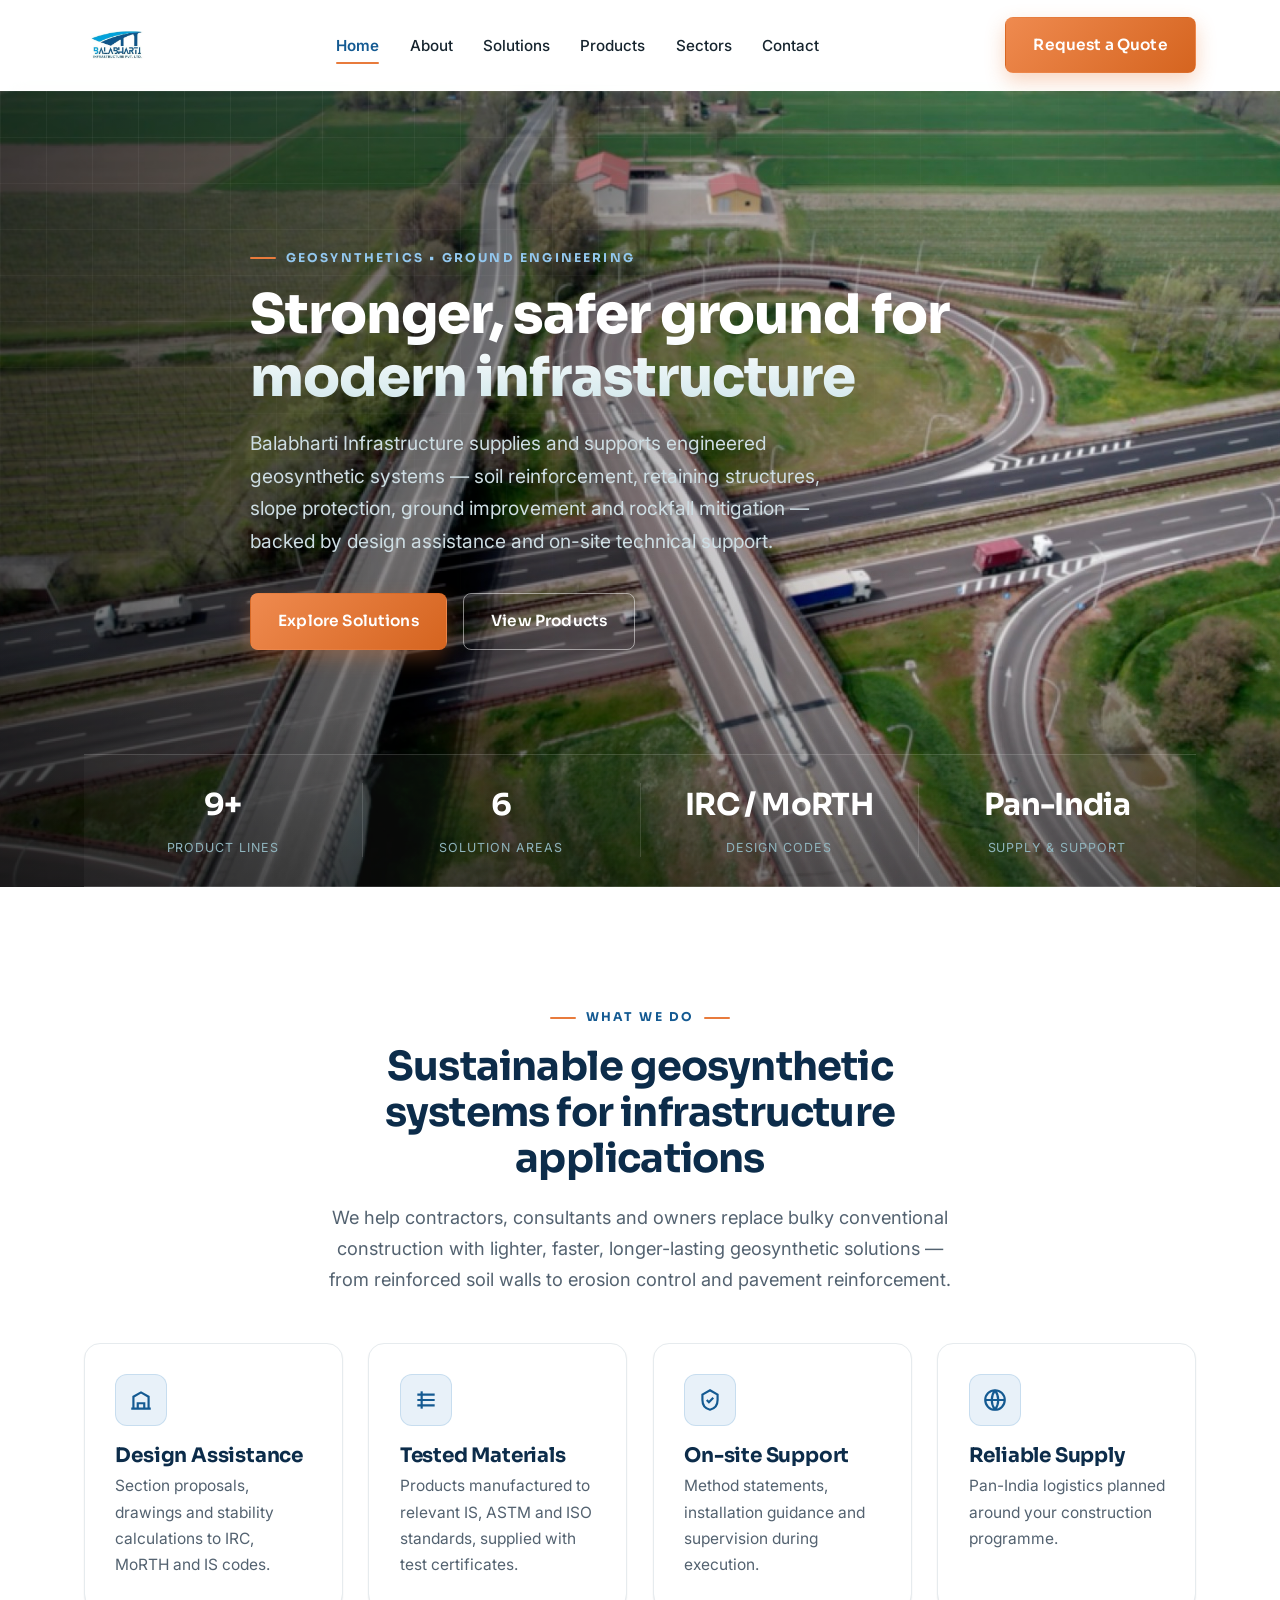
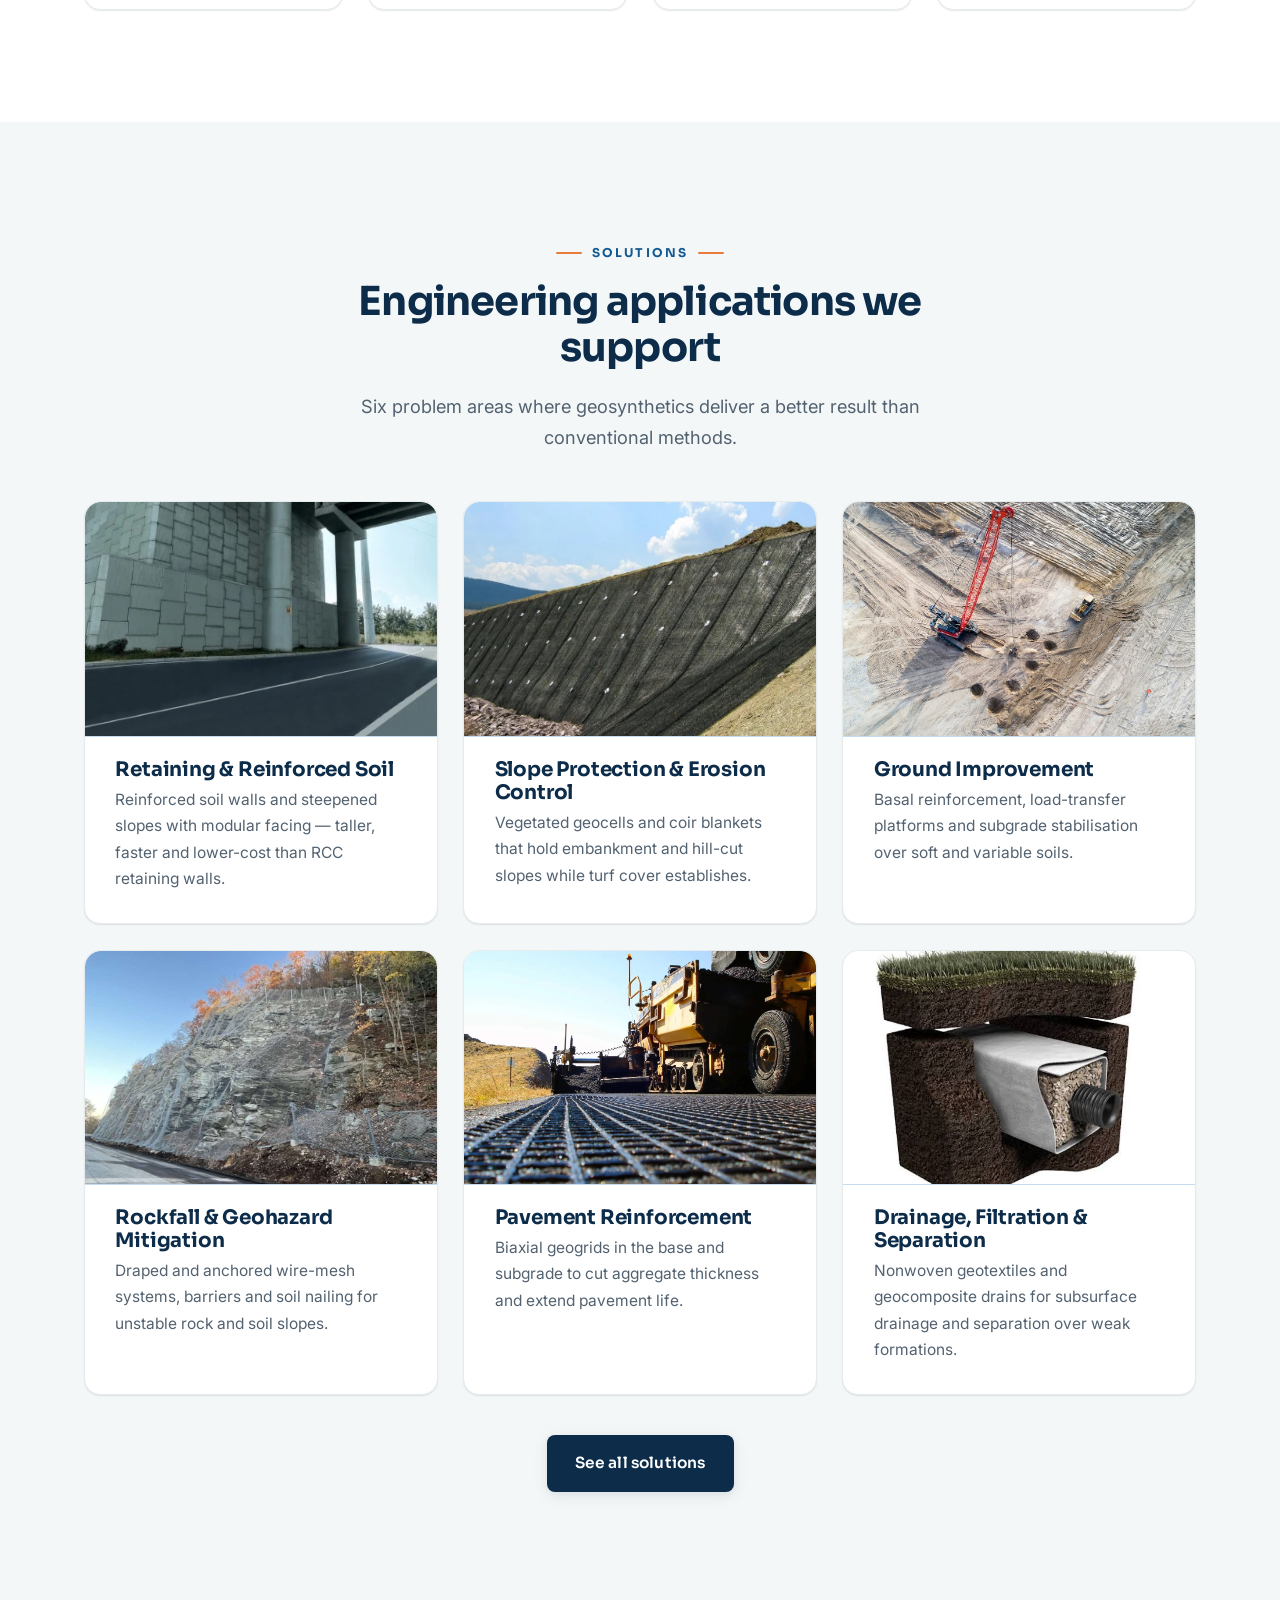
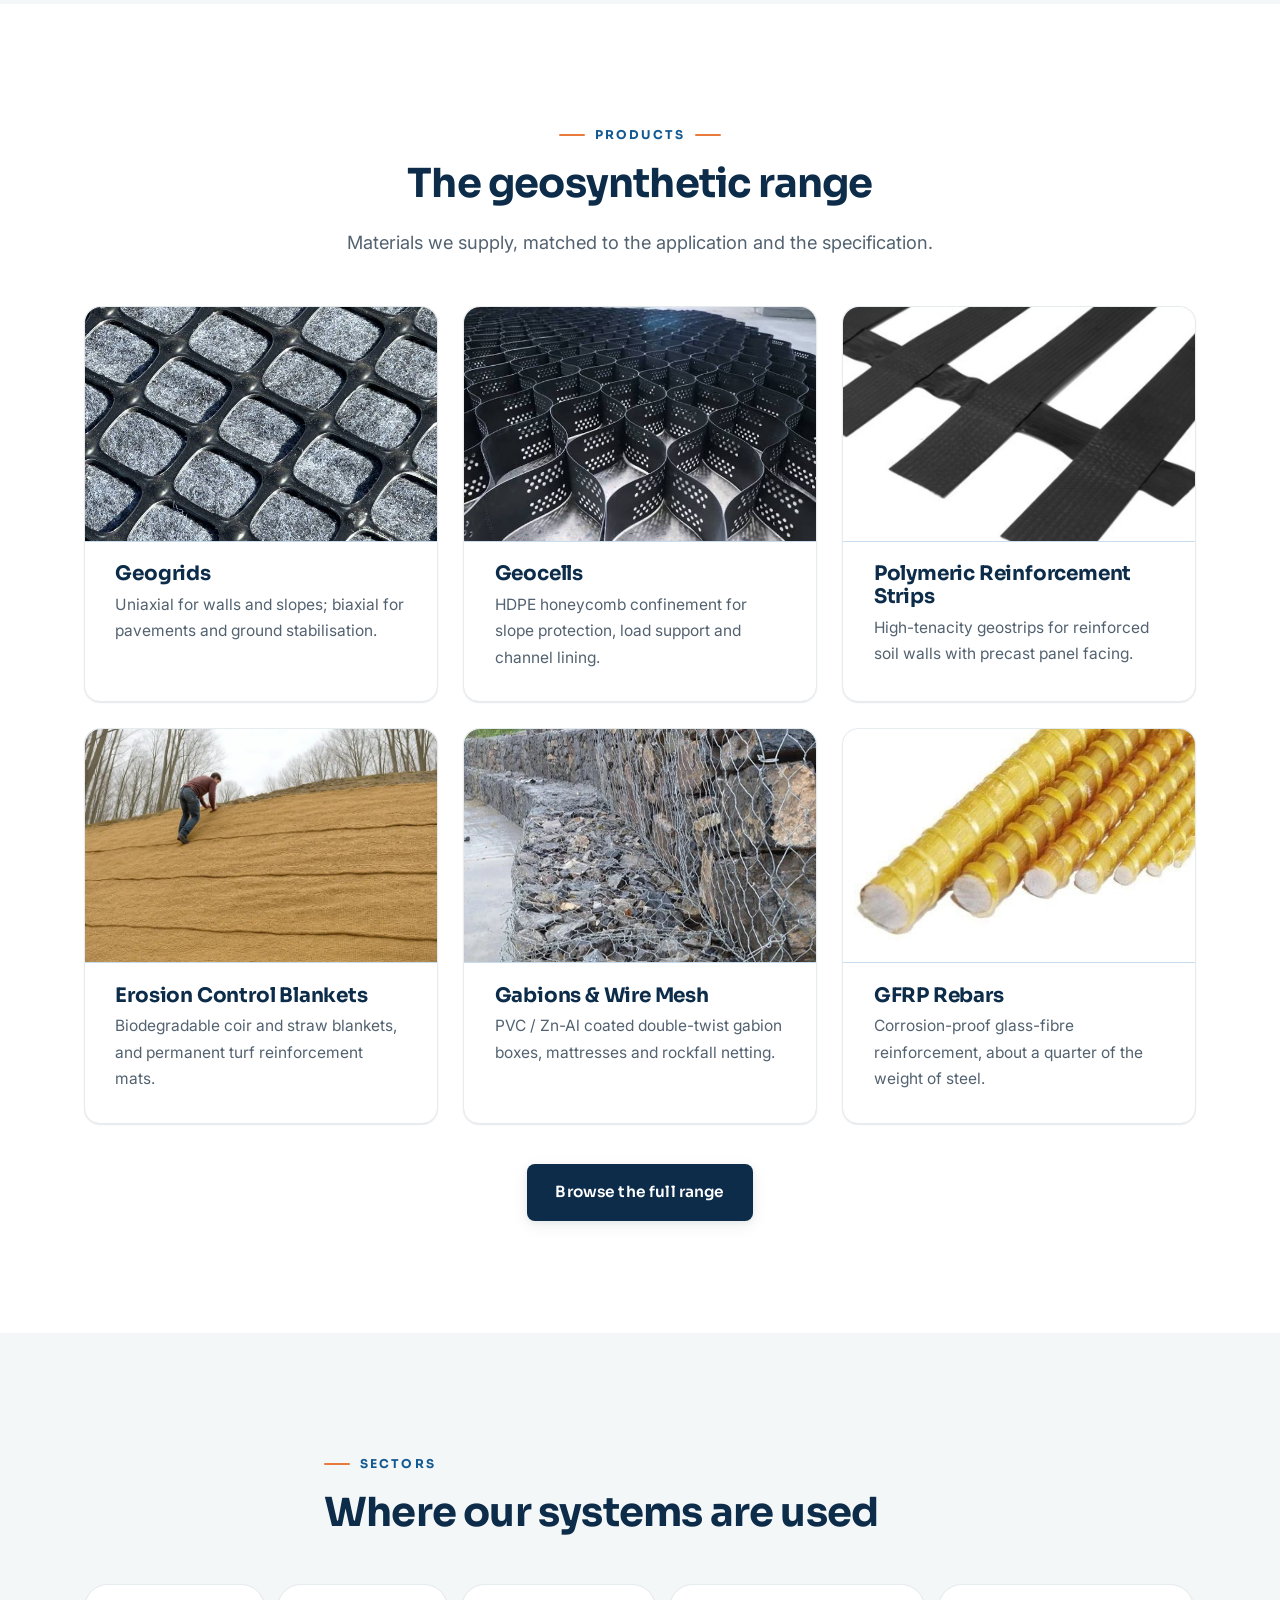
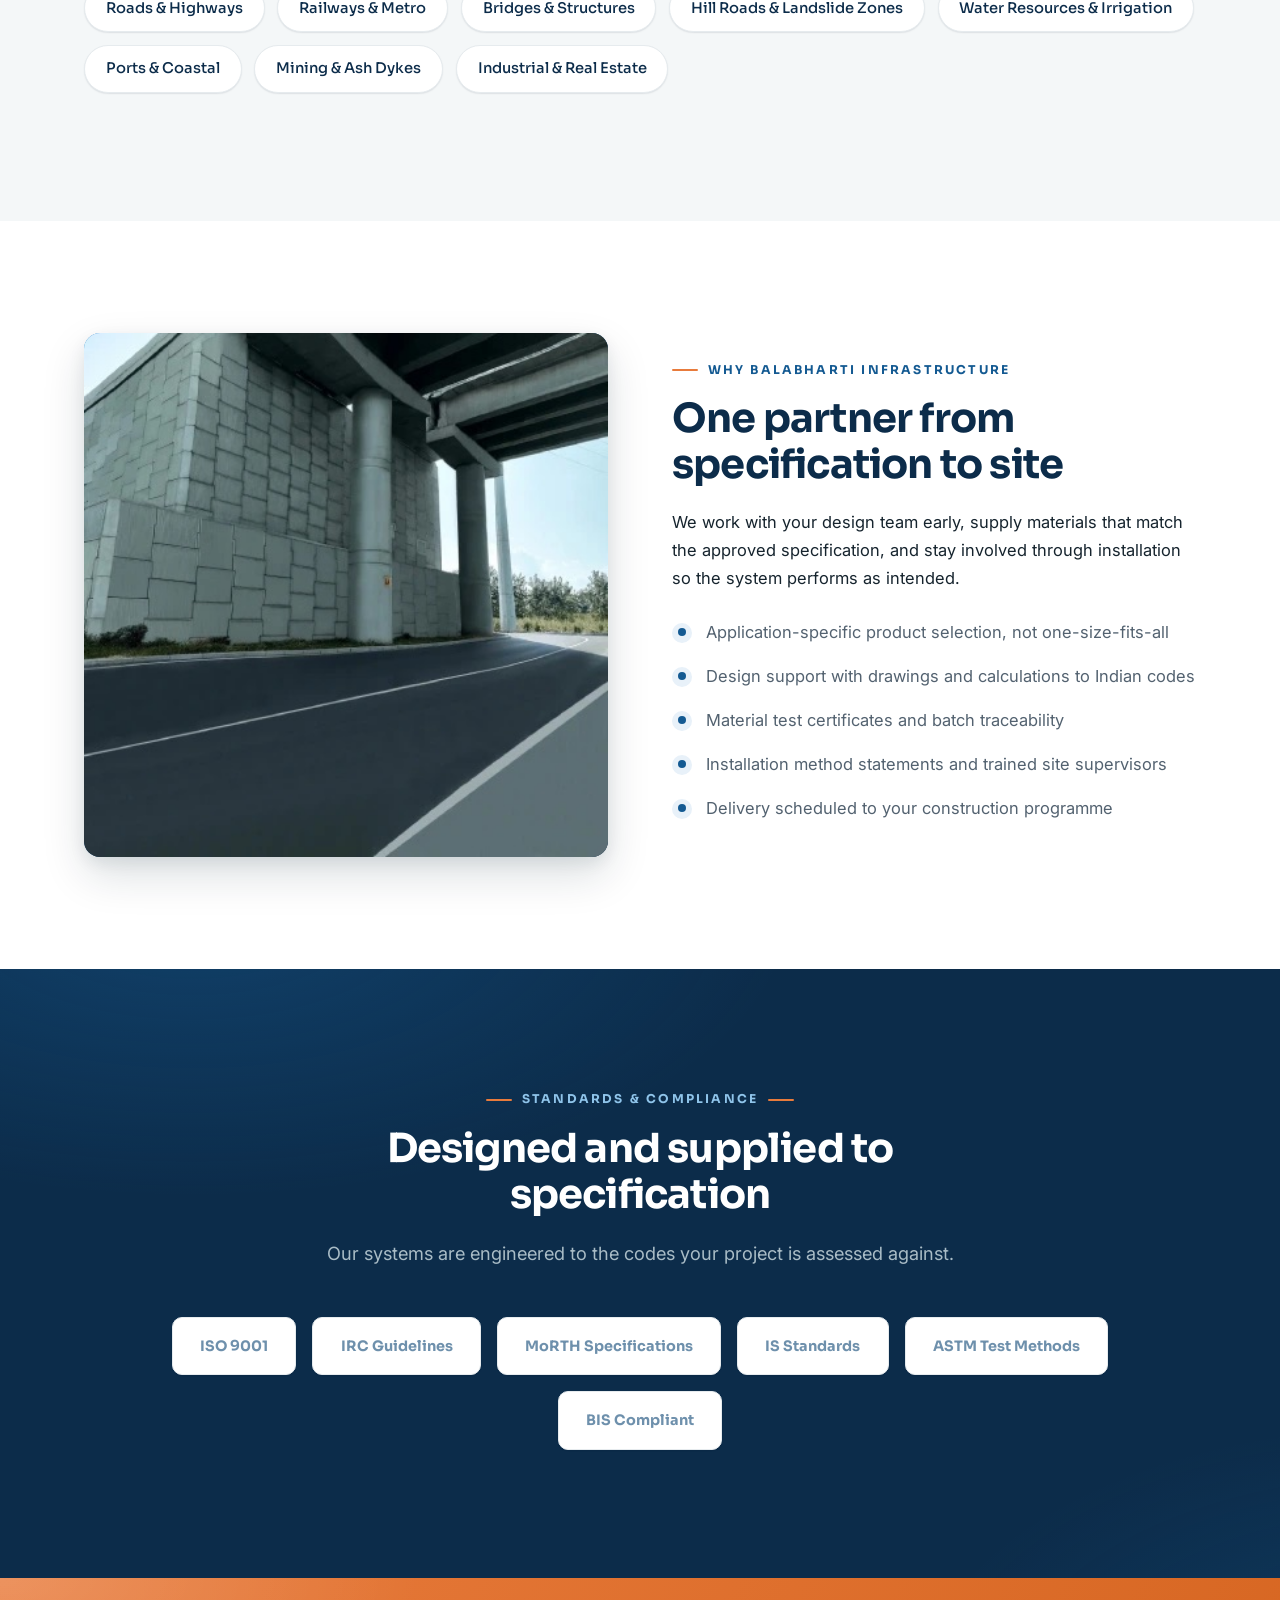
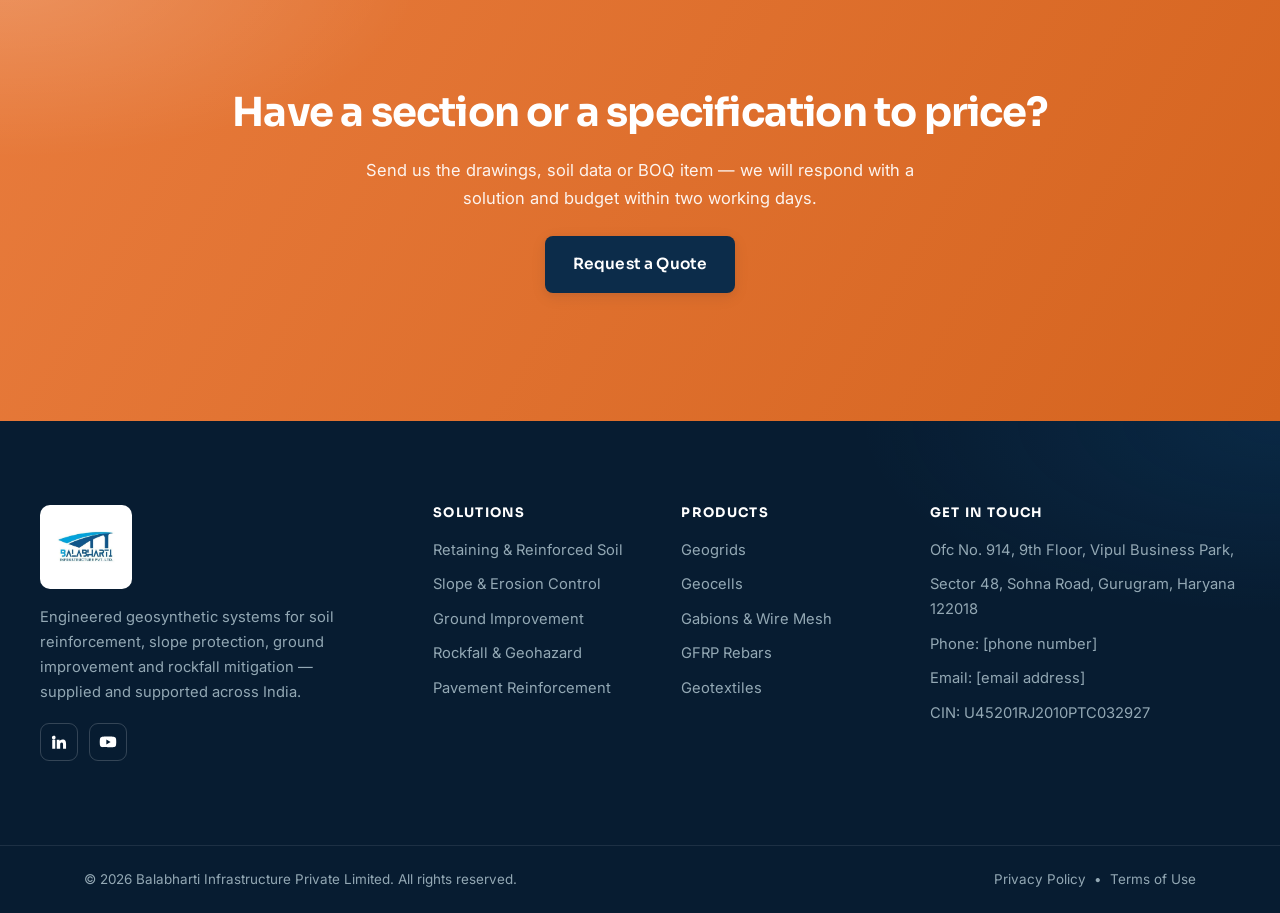
==== commit c16a9cdd: "updated" ====
--- a/index.html
+++ b/index.html
@@ -3,9 +3,9 @@
 <head>
 <meta charset="UTF-8">
 <meta name="viewport" content="width=device-width, initial-scale=1">
-<title>Vikings Infra Solution Pvt. Ltd. | Geosynthetic &amp; Ground Engineering Solutions</title>
-<meta name="description" content="Vikings Infra Solution Private Limited supplies and supports engineered geosynthetic systems — soil reinforcement, retaining walls, slope protection, ground improvement and rockfall mitigation — for infrastructure projects across India.">
-<link rel="icon" href="assets/img/logo.svg">
+<title>Balabharti Infrastructure Pvt. Ltd. | Geosynthetic &amp; Ground Engineering Solutions</title>
+<meta name="description" content="Balabharti Infrastructure Private Limited supplies and supports engineered geosynthetic systems — soil reinforcement, retaining walls, slope protection, ground improvement and rockfall mitigation — for infrastructure projects across India.">
+<link rel="icon" href="assets/img/logo.png">
 <link rel="stylesheet" href="assets/css/style.css">
 </head>
 <body>
@@ -13,12 +13,8 @@
 <!-- ============ HEADER ============ -->
 <header class="site-header">
   <div class="container nav">
-    <a class="brand" href="index.html" aria-label="Vikings Infra Solution home">
-      <img class="brand__logo" src="assets/img/logo.svg" alt="Vikings Infra Solution" width="48" height="40">
-      <span class="brand__text">
-        <span class="brand__name">Vikings Infra Solution</span>
-        <span class="brand__tag">Private Limited</span>
-      </span>
+    <a class="brand" href="index.html" aria-label="Balabharti Infrastructure home">
+      <img class="brand__logo" src="assets/img/logo.png" alt="Balabharti Infrastructure Pvt. Ltd." width="447" height="447">
     </a>
     <button class="nav__toggle" aria-label="Menu" aria-expanded="false" aria-controls="primary-nav">
       <span></span><span></span><span></span>
@@ -37,10 +33,16 @@
 
 <!-- ============ HERO ============ -->
 <section class="hero">
+  <div class="hero__media" aria-hidden="true">
+    <img src="assets/img/hero-poster.jpg" alt="">
+    <video autoplay muted loop playsinline preload="metadata" poster="assets/img/hero-poster.jpg">
+      <source src="assets/video/hero.mp4" type="video/mp4">
+    </video>
+  </div>
   <div class="container hero__inner">
     <span class="eyebrow">Geosynthetics &bull; Ground Engineering</span>
     <h1>Stronger, safer ground for modern infrastructure</h1>
-    <p>Vikings Infra Solution supplies and supports engineered geosynthetic systems — soil reinforcement, retaining structures, slope protection, ground improvement and rockfall mitigation — backed by design assistance and on-site technical support.</p>
+    <p>Balabharti Infrastructure supplies and supports engineered geosynthetic systems — soil reinforcement, retaining structures, slope protection, ground improvement and rockfall mitigation — backed by design assistance and on-site technical support.</p>
     <div class="hero__actions">
       <a class="btn btn--primary" href="solutions.html">Explore Solutions</a>
       <a class="btn btn--ghost" href="products.html">View Products</a>
@@ -105,12 +107,12 @@
   </div>
 
   <div class="container grid grid--3">
-    <article class="card card--service"><h3>Retaining &amp; Reinforced Soil</h3><p>Reinforced soil walls and steepened slopes with modular facing — taller, faster and lower-cost than RCC retaining walls.</p></article>
-    <article class="card card--service"><h3>Slope Protection &amp; Erosion Control</h3><p>Vegetated geocells and coir blankets that hold embankment and hill-cut slopes while turf cover establishes.</p></article>
-    <article class="card card--service"><h3>Ground Improvement</h3><p>Basal reinforcement, load-transfer platforms and subgrade stabilisation over soft and variable soils.</p></article>
-    <article class="card card--service"><h3>Rockfall &amp; Geohazard Mitigation</h3><p>Draped and anchored wire-mesh systems, barriers and soil nailing for unstable rock and soil slopes.</p></article>
-    <article class="card card--service"><h3>Pavement Reinforcement</h3><p>Biaxial geogrids in the base and subgrade to cut aggregate thickness and extend pavement life.</p></article>
-    <article class="card card--service"><h3>Drainage, Filtration &amp; Separation</h3><p>Nonwoven geotextiles and geocomposite drains for subsurface drainage and separation over weak formations.</p></article>
+    <article class="card card--service"><div class="card__media"><img src="assets/img/rs-wall.jpg" alt="Panel-faced reinforced soil wall" loading="lazy"></div><h3>Retaining &amp; Reinforced Soil</h3><p>Reinforced soil walls and steepened slopes with modular facing — taller, faster and lower-cost than RCC retaining walls.</p></article>
+    <article class="card card--service"><div class="card__media"><img src="assets/img/rs-slope.jpg" alt="Geotextile-faced reinforced soil slope" loading="lazy"></div><h3>Slope Protection &amp; Erosion Control</h3><p>Vegetated geocells and coir blankets that hold embankment and hill-cut slopes while turf cover establishes.</p></article>
+    <article class="card card--service"><div class="card__media"><img src="assets/img/ground-improvement.jpg" alt="Ground-improvement rig installing soil columns" loading="lazy"></div><h3>Ground Improvement</h3><p>Basal reinforcement, load-transfer platforms and subgrade stabilisation over soft and variable soils.</p></article>
+    <article class="card card--service"><div class="card__media"><img src="assets/img/rockfall.jpg" alt="Draped rockfall protection mesh on a rock cut" loading="lazy"></div><h3>Rockfall &amp; Geohazard Mitigation</h3><p>Draped and anchored wire-mesh systems, barriers and soil nailing for unstable rock and soil slopes.</p></article>
+    <article class="card card--service"><div class="card__media"><img src="assets/img/pavement.jpg" alt="Asphalt paver laying over a biaxial geogrid" loading="lazy"></div><h3>Pavement Reinforcement</h3><p>Biaxial geogrids in the base and subgrade to cut aggregate thickness and extend pavement life.</p></article>
+    <article class="card card--service"><div class="card__media"><img src="assets/img/drainage.jpg" alt="Geotextile-wrapped aggregate drain cutaway" loading="lazy"></div><h3>Drainage, Filtration &amp; Separation</h3><p>Nonwoven geotextiles and geocomposite drains for subsurface drainage and separation over weak formations.</p></article>
   </div>
 
   <div class="container text-center" style="margin-top:2.5rem;">
@@ -127,12 +129,12 @@
   </div>
 
   <div class="container grid grid--3">
-    <article class="card"><h3>Geogrids</h3><p>Uniaxial for walls and slopes; biaxial for pavements and ground stabilisation.</p></article>
-    <article class="card"><h3>Geocells</h3><p>HDPE honeycomb confinement for slope protection, load support and channel lining.</p></article>
-    <article class="card"><h3>Polymeric Reinforcement Strips</h3><p>High-tenacity geostrips for reinforced soil walls with precast panel facing.</p></article>
-    <article class="card"><h3>Erosion Control Blankets</h3><p>Biodegradable coir and straw blankets, and permanent turf reinforcement mats.</p></article>
-    <article class="card"><h3>Gabions &amp; Wire Mesh</h3><p>PVC / Zn-Al coated double-twist gabion boxes, mattresses and rockfall netting.</p></article>
-    <article class="card"><h3>GFRP Rebars</h3><p>Corrosion-proof glass-fibre reinforcement, about a quarter of the weight of steel.</p></article>
+    <article class="card"><div class="card__media"><img src="assets/img/prod-geogrid.jpg" alt="Biaxial geogrid with nonwoven backing" loading="lazy"></div><h3>Geogrids</h3><p>Uniaxial for walls and slopes; biaxial for pavements and ground stabilisation.</p></article>
+    <article class="card"><div class="card__media"><img src="assets/img/prod-geocell.jpg" alt="Expanded HDPE geocell panel" loading="lazy"></div><h3>Geocells</h3><p>HDPE honeycomb confinement for slope protection, load support and channel lining.</p></article>
+    <article class="card"><div class="card__media"><img src="assets/img/prod-strips.jpg" alt="Woven polymeric reinforcement strips" loading="lazy"></div><h3>Polymeric Reinforcement Strips</h3><p>High-tenacity geostrips for reinforced soil walls with precast panel facing.</p></article>
+    <article class="card"><div class="card__media"><img src="assets/img/prod-erosion.jpg" alt="Installing coir erosion-control matting on a slope" loading="lazy"></div><h3>Erosion Control Blankets</h3><p>Biodegradable coir and straw blankets, and permanent turf reinforcement mats.</p></article>
+    <article class="card"><div class="card__media"><img src="assets/img/prod-gabion.jpg" alt="Stone-filled gabion retaining wall" loading="lazy"></div><h3>Gabions &amp; Wire Mesh</h3><p>PVC / Zn-Al coated double-twist gabion boxes, mattresses and rockfall netting.</p></article>
+    <article class="card"><div class="card__media"><img src="assets/img/prod-gfrp.jpg" alt="Ribbed GFRP reinforcement bars" loading="lazy"></div><h3>GFRP Rebars</h3><p>Corrosion-proof glass-fibre reinforcement, about a quarter of the weight of steel.</p></article>
   </div>
 
   <div class="container text-center" style="margin-top:2.5rem;">
@@ -164,10 +166,10 @@
 <section class="section">
   <div class="container split">
     <div class="split__media">
-      <img src="assets/img/rs-wall.jpg" alt="" onerror="this.style.display='none';this.parentNode.textContent='Add photo: assets/img/rs-wall.jpg';">
+      <img src="assets/img/rs-wall.jpg" alt="Panel-faced reinforced soil wall bridge abutment" loading="lazy">
     </div>
     <div>
-      <span class="eyebrow">Why Vikings Infra</span>
+      <span class="eyebrow">Why Balabharti Infrastructure</span>
       <h2>One partner from specification to site</h2>
       <p>We work with your design team early, supply materials that match the approved specification, and stay involved through installation so the system performs as intended.</p>
       <ul class="checklist">
@@ -215,11 +217,7 @@
     <div class="footer-grid">
       <div class="footer-brand">
         <a class="brand" href="index.html">
-          <img class="brand__logo" src="assets/img/logo.svg" alt="Vikings Infra Solution" width="48" height="40">
-          <span class="brand__text">
-            <span class="brand__name">Vikings Infra Solution</span>
-            <span class="brand__tag">Private Limited</span>
-          </span>
+          <img class="brand__logo" src="assets/img/logo.png" alt="Balabharti Infrastructure Pvt. Ltd." width="447" height="447">
         </a>
         <p>Engineered geosynthetic systems for soil reinforcement, slope protection, ground improvement and rockfall mitigation — supplied and supported across India.</p>
         <div class="social">
@@ -252,16 +250,16 @@
         <ul>
           <li>Ofc No. 914, 9th Floor, Vipul Business Park,</li>
           <li>Sector 48, Sohna Road, Gurugram, Haryana 122018</li>
-          <li><a href="tel:+919518136557">+91 95181 36557</a>, <a href="tel:+917352433558">+91 73524 33558</a></li>
-          <li><a href="mailto:Vikingsinfrasolution@gmail.com">Vikingsinfrasolution@gmail.com</a></li>
-          <li>CIN: [COMPANY CIN]</li>
+          <li>Phone: [phone number]</li>
+          <li>Email: [email address]</li>
+          <li>CIN: U45201RJ2010PTC032927</li>
         </ul>
       </div>
     </div>
   </div>
   <div class="footer-bottom">
     <div class="container" style="display:flex;flex-wrap:wrap;gap:1rem;justify-content:space-between;width:100%;">
-      <span>&copy; <span data-year>2026</span> Vikings Infra Solution Private Limited. All rights reserved.</span>
+      <span>&copy; <span data-year>2026</span> Balabharti Infrastructure Private Limited. All rights reserved.</span>
       <span><a href="#">Privacy Policy</a> &nbsp;&bull;&nbsp; <a href="#">Terms of Use</a></span>
     </div>
   </div>
--- a/assets/css/style.css
+++ b/assets/css/style.css
@@ -1,5 +1,5 @@
 /* ==========================================================================
-   Vikings Infra Solution Pvt. Ltd. — site styles
+   Balabharti Infrastructure Pvt. Ltd. — site styles
    Brand colours live in :root below. Everything else cascades from here.
    ========================================================================== */
 
@@ -7,12 +7,12 @@
 
 :root {
   /* ---- Brand palette (SWAP THESE for your brand colours) ---- */
-  --brand-navy:      #0A2233;   /* primary dark   */
-  --brand-navy-deep: #071a27;   /* deepest shade  */
-  --brand-blue:      #2E8C9E;   /* primary teal — matches the logo */
-  --brand-blue-dark: #1F6B7A;   /* teal, pressed  */
-  --brand-blue-soft: #E7F2F3;   /* teal tint bg   */
-  --brand-steel:     #6E9AA6;   /* muted accent   */
+  --brand-navy:      #0C2C4A;   /* primary dark   */
+  --brand-navy-deep: #071c31;   /* deepest shade  */
+  --brand-blue:      #1C75BC;   /* primary blue — matches the logo */
+  --brand-blue-dark: #145A92;   /* blue, pressed  */
+  --brand-blue-soft: #E8F1F9;   /* blue tint bg   */
+  --brand-steel:     #6E90AC;   /* muted accent   */
   --brand-accent:      #E87B3C; /* call-to-action highlight */
   --brand-accent-dark: #d5641f;
 
@@ -23,7 +23,7 @@
   --line-soft:#eef2f4;
   --bg:       #ffffff;
   --bg-alt:   #f4f7f8;
-  --bg-dark:  #0A2233;
+  --bg-dark:  #0C2C4A;
 
   /* ---- Type ---- */
   --font-sans: "Inter", "Segoe UI", Roboto, "Helvetica Neue", Arial, system-ui, sans-serif;
@@ -82,8 +82,8 @@
 .section--alt { background: var(--bg-alt); }
 .section--dark {
   background:
-    radial-gradient(1000px 480px at 15% -10%, rgba(46,140,158,.28), transparent 60%),
-    radial-gradient(900px 500px at 110% 120%, rgba(46,140,158,.18), transparent 55%),
+    radial-gradient(1000px 480px at 15% -10%, rgba(28,117,188,.28), transparent 60%),
+    radial-gradient(900px 500px at 110% 120%, rgba(28,117,188,.18), transparent 55%),
     var(--bg-dark);
   color: #c7d4dc;
 }
@@ -116,7 +116,7 @@
   background: var(--brand-accent);
   border-radius: 2px;
 }
-.section--dark .eyebrow { color: #7ec6d1; }
+.section--dark .eyebrow { color: #8fc4ea; }
 .lead { font-size: 1.14rem; color: var(--ink-soft); }
 .section--dark .lead { color: #a9bcc6; }
 .text-center { text-align: center; }
@@ -174,7 +174,7 @@
   align-items: center;
   justify-content: space-between;
   gap: 1.5rem;
-  min-height: 80px;
+  min-height: 90px;
 }
 .brand { display: flex; align-items: center; gap: .8rem; flex-shrink: 0; }
 .brand__mark {
@@ -187,8 +187,9 @@
   font-size: 1.2rem;
   letter-spacing: -1px;
 }
-.brand__logo { width: 48px; height: 40px; object-fit: contain; display: block; flex-shrink: 0; }
-.site-footer .brand__logo { background: #fff; border-radius: var(--radius); padding: 5px 7px; box-sizing: content-box; }
+.brand__logo { height: 66px; width: auto; object-fit: contain; display: block; flex-shrink: 0; }
+.site-footer .brand__logo { height: 72px; background: #fff; border-radius: var(--radius); padding: 6px 10px; box-sizing: content-box; }
+@media (max-width: 480px) { .brand__logo { height: 52px; } }
 .brand__text { display: flex; flex-direction: column; line-height: 1.15; }
 .brand__name { font-family: var(--font-head); font-weight: 800; color: var(--brand-navy); font-size: 1.02rem; letter-spacing: -0.01em; }
 .brand__tag { font-size: .64rem; letter-spacing: .18em; text-transform: uppercase; color: var(--brand-steel); font-weight: 600; }
@@ -242,7 +243,7 @@
   .nav__toggle { display: block; }
   .nav__links {
     position: fixed;
-    inset: 80px 0 auto 0;
+    inset: 90px 0 auto 0;
     flex-direction: column;
     align-items: flex-start;
     gap: 0;
@@ -265,15 +266,41 @@
   position: relative;
   color: #fff;
   background:
-    radial-gradient(1100px 520px at 12% 0%, rgba(46,140,158,.45), transparent 55%),
-    radial-gradient(900px 600px at 100% 100%, rgba(46,140,158,.30), transparent 50%),
+    radial-gradient(1100px 520px at 12% 0%, rgba(28,117,188,.45), transparent 55%),
+    radial-gradient(900px 600px at 100% 100%, rgba(28,117,188,.30), transparent 50%),
     linear-gradient(140deg, var(--brand-navy-deep) 0%, var(--brand-navy) 55%, #123a48 100%);
   overflow: hidden;
-}
+  isolation: isolate;
+}
+/* background video / poster */
+.hero__media {
+  position: absolute; inset: 0;
+  z-index: 0;
+  overflow: hidden;
+  pointer-events: none;
+}
+.hero__media img,
+.hero__media video {
+  position: absolute; inset: 0;
+  width: 100%; height: 100%;
+  object-fit: cover;
+  opacity: 1;                 /* video shows in full colour */
+}
+.hero__media::after {         /* neutral shade — only enough for text legibility */
+  content: "";
+  position: absolute; inset: 0;
+  background:
+    linear-gradient(90deg, rgba(0,0,0,.55) 0%, rgba(0,0,0,.28) 45%, rgba(0,0,0,0) 78%),
+    linear-gradient(0deg, rgba(0,0,0,.30) 0%, rgba(0,0,0,0) 40%);
+}
+@media (max-width: 700px) { .hero__media video { display: none; } }
+@media (prefers-reduced-motion: reduce) { .hero__media video { display: none; } }
+
 .hero::before {
   /* blueprint grid */
   content: "";
   position: absolute; inset: 0;
+  z-index: 1;
   background-image:
     linear-gradient(rgba(255,255,255,.055) 1px, transparent 1px),
     linear-gradient(90deg, rgba(255,255,255,.055) 1px, transparent 1px);
@@ -286,16 +313,17 @@
   /* soft grain / vignette */
   content: "";
   position: absolute; inset: 0;
-  background: radial-gradient(120% 120% at 50% 0%, transparent 55%, rgba(4,14,20,.5) 100%);
+  z-index: 1;
+  background: radial-gradient(130% 130% at 50% 0%, transparent 62%, rgba(0,0,0,.42) 100%);
   pointer-events: none;
 }
 .hero__inner {
   position: relative;
-  z-index: 1;
+  z-index: 2;
   max-width: 780px;
   padding: clamp(72px, 13vw, 148px) 0 clamp(56px, 9vw, 104px);
 }
-.hero .eyebrow { color: #83cad4; }
+.hero .eyebrow { color: #93c8ef; }
 .hero .eyebrow::before { background: var(--brand-accent); }
 .hero h1 {
   color: #fff;
@@ -310,7 +338,7 @@
 
 .hero__stats {
   position: relative;
-  z-index: 1;
+  z-index: 2;
   display: grid;
   grid-template-columns: repeat(4, 1fr);
   border-top: 1px solid rgba(255,255,255,.14);
@@ -358,18 +386,29 @@
 .card:hover {
   transform: translateY(-6px);
   box-shadow: var(--shadow-lg);
-  border-color: rgba(46,140,158,.35);
+  border-color: rgba(28,117,188,.35);
 }
 .card__icon {
   width: 52px; height: 52px;
   display: grid; place-items: center;
   background: var(--brand-blue-soft);
-  border: 1px solid rgba(46,140,158,.16);
+  border: 1px solid rgba(28,117,188,.16);
   border-radius: 12px;
   color: var(--brand-blue-dark);
   margin-bottom: 1.1rem;
 }
 .card__icon svg { width: 26px; height: 26px; }
+
+/* Illustration header inside a card */
+.card__media {
+  margin: -1.9rem -1.9rem 1.3rem;
+  border-radius: var(--radius-lg) var(--radius-lg) 0 0;
+  overflow: hidden;
+  aspect-ratio: 3 / 2;
+  background: var(--brand-blue-soft);
+  border-bottom: 1px solid rgba(28,117,188,.16);
+}
+.card__media img { width: 100%; height: 100%; object-fit: cover; display: block; }
 .card h3 { margin-bottom: .4rem; }
 .card p { margin: 0; color: var(--ink-soft); font-size: .97rem; }
 
@@ -464,7 +503,7 @@
   font-size: clamp(2.1rem, 4.2vw, 3rem);
   font-weight: 800;
   letter-spacing: -0.03em;
-  background: linear-gradient(180deg, #ffffff, #8fd0d9);
+  background: linear-gradient(180deg, #ffffff, #a9d4f2);
   -webkit-background-clip: text;
   background-clip: text;
   -webkit-text-fill-color: transparent;
@@ -530,15 +569,39 @@
 .page-head {
   position: relative;
   background:
-    radial-gradient(800px 400px at 100% 0%, rgba(46,140,158,.4), transparent 55%),
+    radial-gradient(800px 400px at 100% 0%, rgba(28,117,188,.4), transparent 55%),
     linear-gradient(130deg, var(--brand-navy-deep), var(--brand-navy) 70%, #123a48);
   color: #fff;
   padding: clamp(56px, 10vw, 104px) 0;
   overflow: hidden;
-}
+  isolation: isolate;
+}
+/* optional background video / poster (add .page-head__media as first child) */
+.page-head__media {
+  position: absolute; inset: 0;
+  z-index: 0;
+  overflow: hidden;
+  pointer-events: none;
+}
+.page-head__media img,
+.page-head__media video {
+  position: absolute; inset: 0;
+  width: 100%; height: 100%;
+  object-fit: cover;
+}
+.page-head__media::after {   /* neutral shade — only for text legibility */
+  content: "";
+  position: absolute; inset: 0;
+  background:
+    linear-gradient(90deg, rgba(0,0,0,.62) 0%, rgba(0,0,0,.34) 46%, rgba(0,0,0,.05) 80%),
+    linear-gradient(0deg, rgba(0,0,0,.28) 0%, rgba(0,0,0,0) 45%);
+}
+@media (max-width: 700px) { .page-head__media video { display: none; } }
+@media (prefers-reduced-motion: reduce) { .page-head__media video { display: none; } }
 .page-head::before {
   content: "";
   position: absolute; inset: 0;
+  z-index: 1;
   background-image:
     linear-gradient(rgba(255,255,255,.05) 1px, transparent 1px),
     linear-gradient(90deg, rgba(255,255,255,.05) 1px, transparent 1px);
@@ -546,7 +609,7 @@
   mask-image: radial-gradient(100% 100% at 100% 0%, #000, transparent 70%);
   -webkit-mask-image: radial-gradient(100% 100% at 100% 0%, #000, transparent 70%);
 }
-.page-head > .container { position: relative; }
+.page-head > .container { position: relative; z-index: 2; }
 .page-head h1 { color: #fff; margin-bottom: .5rem; }
 .page-head p { color: #cddde3; max-width: 640px; margin: 0; font-size: 1.08rem; }
 .breadcrumb { font-size: .82rem; letter-spacing: .04em; color: #83a7b1; margin-bottom: 1.1rem; text-transform: uppercase; }
@@ -570,7 +633,7 @@
 .field input:focus, .field textarea:focus, .field select:focus {
   outline: none;
   border-color: var(--brand-blue);
-  box-shadow: 0 0 0 4px rgba(46,140,158,.15);
+  box-shadow: 0 0 0 4px rgba(28,117,188,.15);
 }
 .contact-info { background: var(--bg-alt); border: 1px solid var(--line); border-radius: var(--radius-lg); padding: 2.2rem; box-shadow: var(--shadow-sm); }
 .contact-info dl { margin: 0; }
@@ -581,7 +644,7 @@
 /* ---------- Footer ---------- */
 .site-footer {
   background:
-    radial-gradient(700px 320px at 100% 0%, rgba(46,140,158,.14), transparent 60%),
+    radial-gradient(700px 320px at 100% 0%, rgba(28,117,188,.14), transparent 60%),
     var(--brand-navy-deep);
   color: #93a8b4;
   font-size: .92rem;
